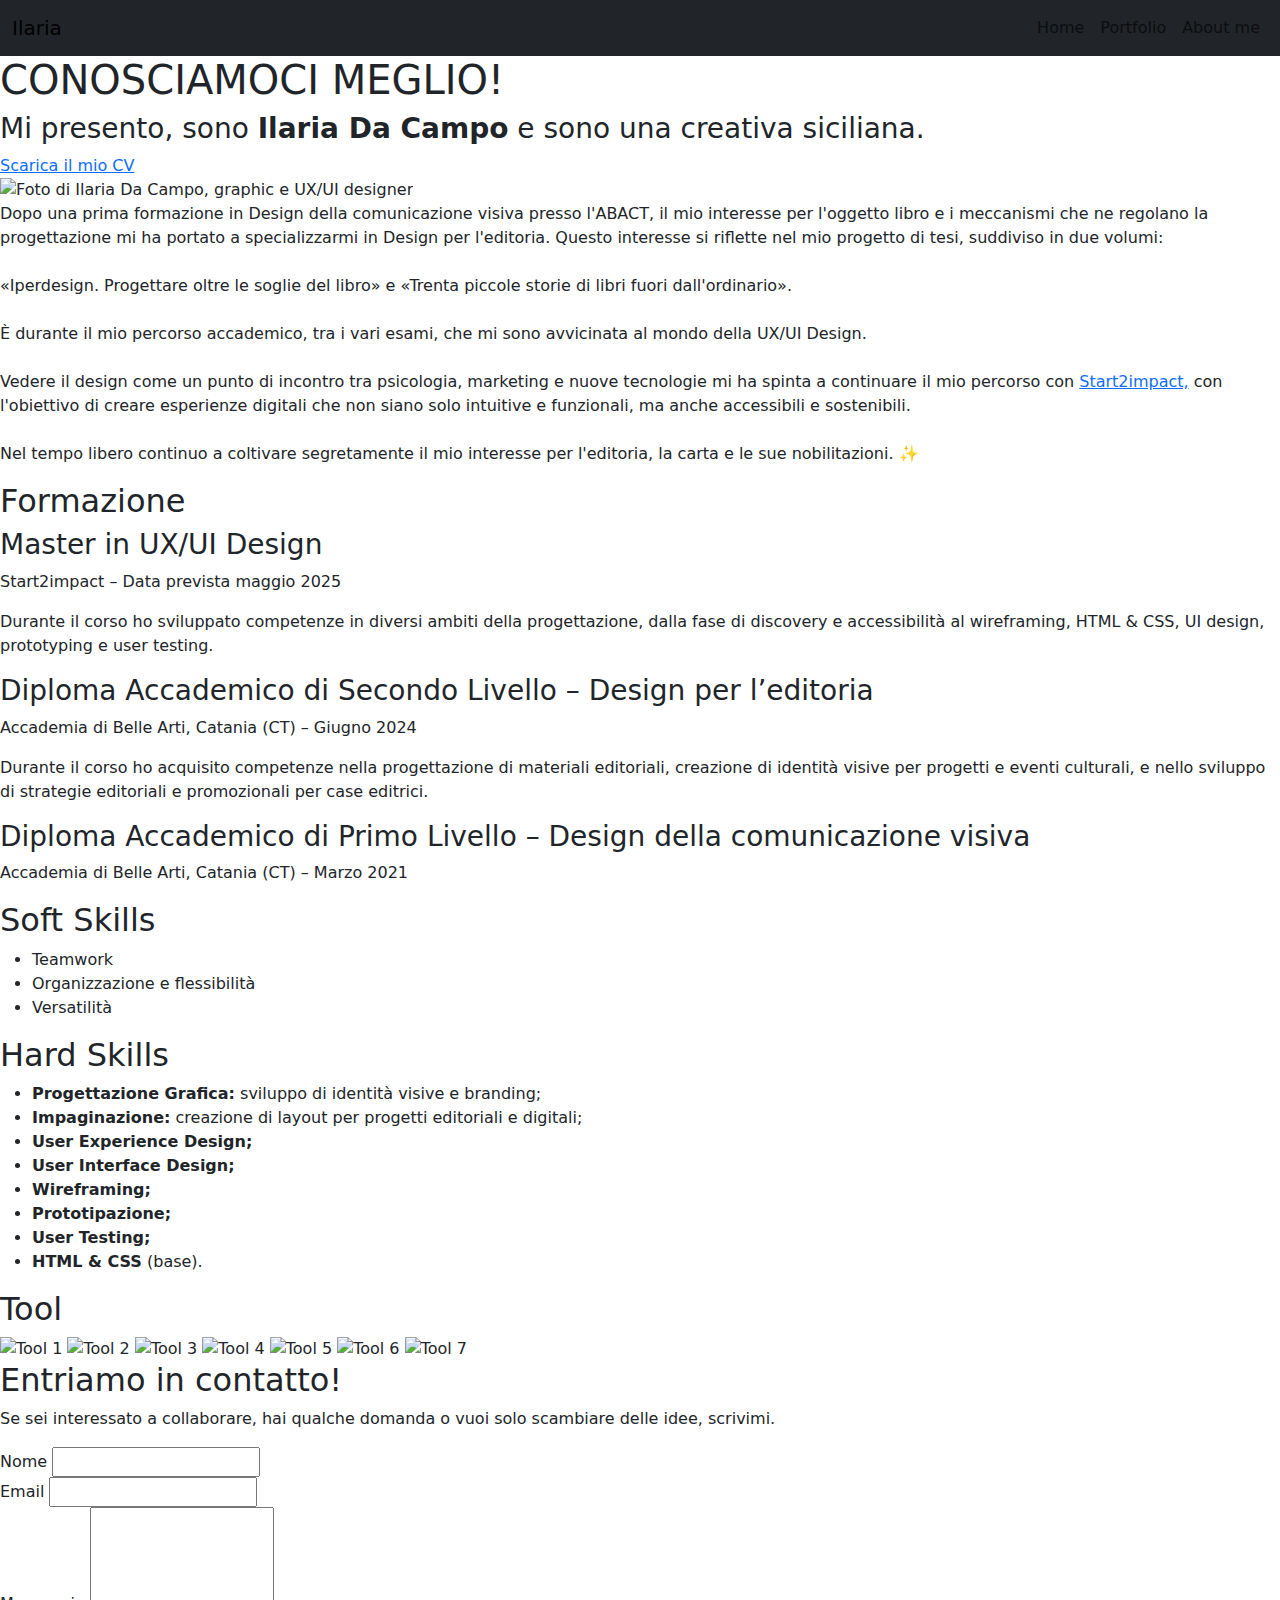
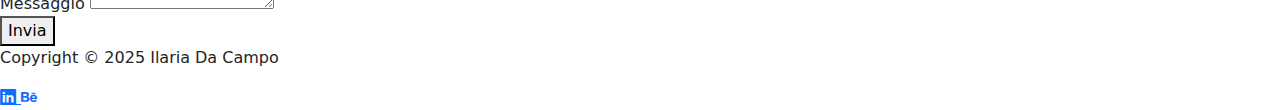
==== about-me.html @ bcf1e33a "Aggiungi stile e contenuto al portfolio" ====
<!DOCTYPE html>
<html lang="it">
<head>  
    <meta charset="UTF-8">
    <meta name="viewport" content="width=device-width, initial-scale=1.0">

    <title>Ilaria Da Campo - About me</title>

  

    <!-- Tags SEO -->
    <meta name="description" content="Ciao sono Ilaria, e questo è il mio portfolio di Graphic & UX/UI Design"/>
    <link rel="canonical" href="https://ilariadacampo.github.io/portfolio/"/>

      <!-- Open graph-->
      <meta property="og:type" content="website"/>
      <meta property="og:title" content="Ilaria Da Campo – portfolio"/>
      <meta property="og:description" content="Ciao sono Ilaria, e questo è il mio portfolio di Graphic & UX/UI Design"/>
      <meta property="og:url" content="https://ilariadacampo.github.io/Portfolio/"/>
    
    <!-- Bootstrap CSS -->
    <link href="https://cdn.jsdelivr.net/npm/bootstrap@5.3.3/dist/css/bootstrap.min.css" rel="stylesheet" integrity="sha384-QWTKZyjpPEjISv5WaRU9OFeRpok6YctnYmDr5pNlyT2bRjXh0JMhjY6hW+ALEwIH" crossorigin="anonymous">
    

    <!-- Collegamento fogli di stile -->
    <link rel="stylesheet" href="assets/css/general.css">
    <link rel="stylesheet" href="assets/css/about-me.css">
    <link rel="stylesheet" href="assets/css/mediaqueries.css">

     <!-- Favicon -->
        <link rel="icon" type="image/png" href="assets/media/logo.png">

    <!-- Icon -->
    <link rel="stylesheet" href="https://cdn.jsdelivr.net/npm/bootstrap-icons@1.11.3/font/bootstrap-icons.min.css">
  

    </head>
    <body>
      <nav class="navbar navbar-expand-lg bg-dark text-light sticky-top">
        <div class="container-fluid">
          <!-- Nome a sinistra -->
          <a class="navbar-brand">Ilaria</a>
      
          <!-- Bottone hamburger (mostrato solo su mobile) -->
          <button class="custom-navbar-toggler d-lg-none" type="button" aria-label="Toggle navigation">
            <i class="bi bi-list"></i> <!-- Icona hamburger -->
            <i class="bi bi-x d-none"></i> <!-- Icona "X" nascosta -->
          </button>
      
          <!-- Menu di navigazione -->
          <div class="collapse navbar-collapse justify-content-end" id="navbarNav">
            <ul class="navbar-nav">
              <li class="nav-item"><a class="nav-link" href="index.html">Home</a></li>
              <li class="nav-item"><a class="nav-link" href="portfolio.html">Portfolio</a></li>
              <li class="nav-item"><a class="nav-link" href="about-me.html">About me</a></li>
            </ul>
          </div>
        </div>
      </nav>
      

      <section class="header-about">
        <div class="header-content-about">
          <h1 class="heading-h1">CONOSCIAMOCI MEGLIO!</h1>
          <h3 class="h3">Mi presento, sono <b>Ilaria Da Campo</b> e sono una creativa siciliana.</h3>
          <a href="assets/pdf/Ilaria_DaCampo_CV.pdf" class="button left-aligned-about" target="_blank">Scarica il mio CV</a>
        </div>
    </section>

  <!-- Sezione Informazioni -->
  <section class="information-about-me">
    <div class="information-grid">
        <div class="image-container-about-me">
            <img src="assets/media/fotoprofilo.jpg" alt="Foto di Ilaria Da Campo, graphic e UX/UI designer">
        </div>
        <div class="text-container">
            <p class="body-large">
                Dopo una prima formazione in <span class="highlight">Design della comunicazione visiva </span> presso l'ABACT, il mio interesse per l'oggetto libro e i meccanismi che ne regolano la progettazione mi ha portato a specializzarmi in <span class="highlight">Design per l'editoria</span>. Questo interesse si riflette nel mio progetto di tesi, suddiviso in due volumi: <br><br><span class="highlight">«Iperdesign. Progettare oltre le soglie del libro»</span> e <span class="highlight">«Trenta piccole storie di libri fuori dall'ordinario»</span>.<br>
                <br>È durante il mio percorso accademico, tra i vari esami, che mi sono avvicinata al mondo della <span class="highlight">UX/UI Design</span>.<br><br>
                Vedere il design come un punto di incontro tra psicologia, marketing e nuove tecnologie mi ha spinta a continuare il mio percorso con <a class="custom-link" target="_blank" href="https://www.start2impact.it/">Start2impact,</a> con l'obiettivo di creare esperienze digitali che non siano solo intuitive e funzionali, ma anche accessibili e sostenibili.<br> <br>
                Nel tempo libero continuo a coltivare segretamente il mio interesse per l'editoria, la carta e le sue nobilitazioni. ✨
            </p>
        </div>
    </div>
</section>

<section class="education-and-skills">
  <!-- Colonna Formazione -->
  <div class="education-column">
      <h2 class="large">Formazione</h2>
      
      <h3 class="body-1">Master in UX/UI Design</h3>
      <p class="body-2">Start2impact – Data prevista maggio 2025</p>
      <p class="body">Durante il corso ho sviluppato competenze in diversi ambiti della progettazione, dalla fase di discovery e accessibilità al wireframing, HTML & CSS, UI design, prototyping e user testing.</p>

      <h3 class="body-1">Diploma Accademico di Secondo Livello – Design per l’editoria</h3>
      <p class="body-2">Accademia di Belle Arti, Catania (CT) – Giugno 2024</p>
      <p class="body">Durante il corso ho acquisito competenze nella progettazione di materiali editoriali, creazione di identità visive per progetti e eventi culturali, e nello sviluppo di strategie editoriali e promozionali per case editrici.</p>

      <h3 class="body-1">Diploma Accademico di Primo Livello – Design della comunicazione visiva</h3>
      <p class="body-2">Accademia di Belle Arti, Catania (CT) – Marzo 2021</p>
  </div>

  <!-- Colonna Skills -->
  <div class="skills-column">
      <!-- Soft Skills -->
      <div class="soft-skills">
          <h2 class="large">Soft Skills</h2>
          <ul class="skills-list">
              <li>Teamwork</li>
              <li>Organizzazione e flessibilità</li>
              <li>Versatilità</li>
          </ul>
      </div>

      <!-- Hard Skills -->
      <div class="hard-skills">
          <h2 class="large">Hard Skills</h2>
          <ul class="skills-list">
              <li><b>Progettazione Grafica:</b> sviluppo di identità visive e branding;</li>
              <li><b>Impaginazione:</b> creazione di layout per progetti editoriali e digitali;</li>
              <li><b>User Experience Design;</b></li>
              <li><b> User Interface Design;</b></li>
              <li><b>Wireframing;</b></li>
              <li><b>Prototipazione;</b></li>
              <li><b>User Testing;</b></li>
              <li><b>HTML & CSS</b> (base).</li>   
          </ul>
      </div>
  </div>
</section>


<!-- Sezione Tool Utilizzati -->
<section class="tool-section">
    <h2 class="large">Tool</h2>
  <div class="tool-icons">
      <img src="assets/media/photoshop.png" alt="Tool 1" class="tool-icon">
      <img src="assets/media/illustrator.png" alt="Tool 2" class="tool-icon">
      <img src="assets/media/indesign.png" alt="Tool 3" class="tool-icon">
      <img src="assets/media/figma.png" alt="Tool 4" class="tool-icon">
      <img src="assets/media/Visual_Studio_Code.png" alt="Tool 5" class="tool-icon">
      <img src="assets/media/html.png" alt="Tool 6" class="tool-icon">
      <img src="assets/media/css.png" alt="Tool 7" class="tool-icon">

     
  </div>
</section>

<section class="contact">
  <form action="https://formsubmit.co/ilariadacampo73@gmail.com" method="POST" class="contact-form">
    <input type="hidden" name="_captcha" value="false">
      <h2>Entriamo in contatto!</h2>
      <p class="sub-title"> Se sei interessato a collaborare, hai qualche domanda o vuoi solo scambiare delle idee, scrivimi.</p>
          <div class="form-group">
              <label for="name">Nome</label>
              <input type="text" id="name" name="name" required>
          </div>

          <div class="form-group">
              <label for="email">Email</label>
              <input type="email" id="email" name="email" required>
          </div>

          <div class="form-group">
              <label for="message">Messaggio</label>
              <textarea id="message" name="message" rows="4" required></textarea>
          </div>

          <button type="submit" class="button button-full" aria-label="Invia il messaggio">Invia</button>
  </form>
</section>


       <!-- Footer -->
       <footer class="footer">
        <div class="footer-text">
          <p>Copyright &copy; 2025 Ilaria Da Campo</p>
        </div>
        <div class="footer-icons">
          <a href="https://www.linkedin.com/in/ilariadacampo/" target="_blank" aria-label="Linkedin">
            <i class="bi bi-linkedin"></i> <!--Icona di Linkedin-->
          </a>        
          <a href="https://www.behance.net/ilariadacampo" target="_blank" aria-label="Behance">
            <i class="bi bi-behance"></i> <!--Icona di Behance-->
          </a>
        </div>
      </footer>

      <script src="https://cdn.jsdelivr.net/npm/bootstrap@5.3.3/dist/js/bootstrap.bundle.min.js"></script>
      <script src="assets/javascript/script.js"></script>
    </body>
</html>
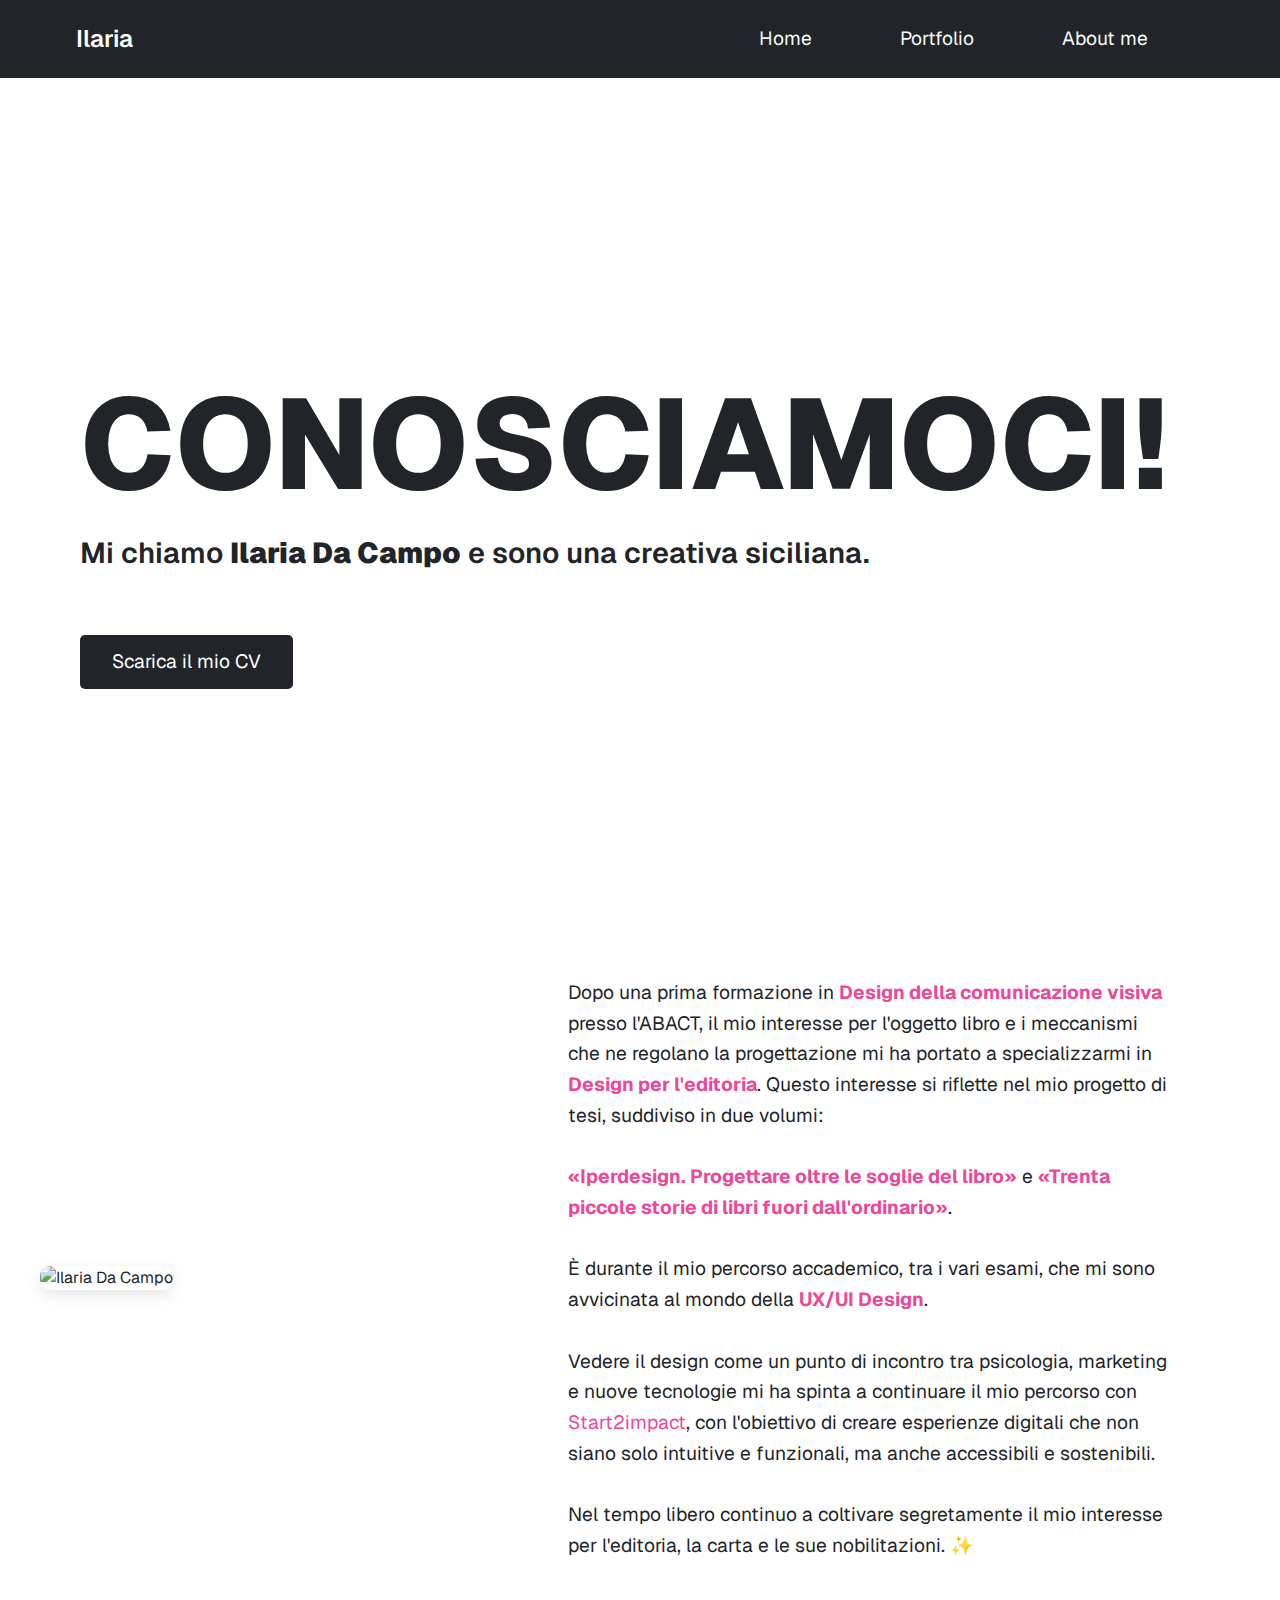
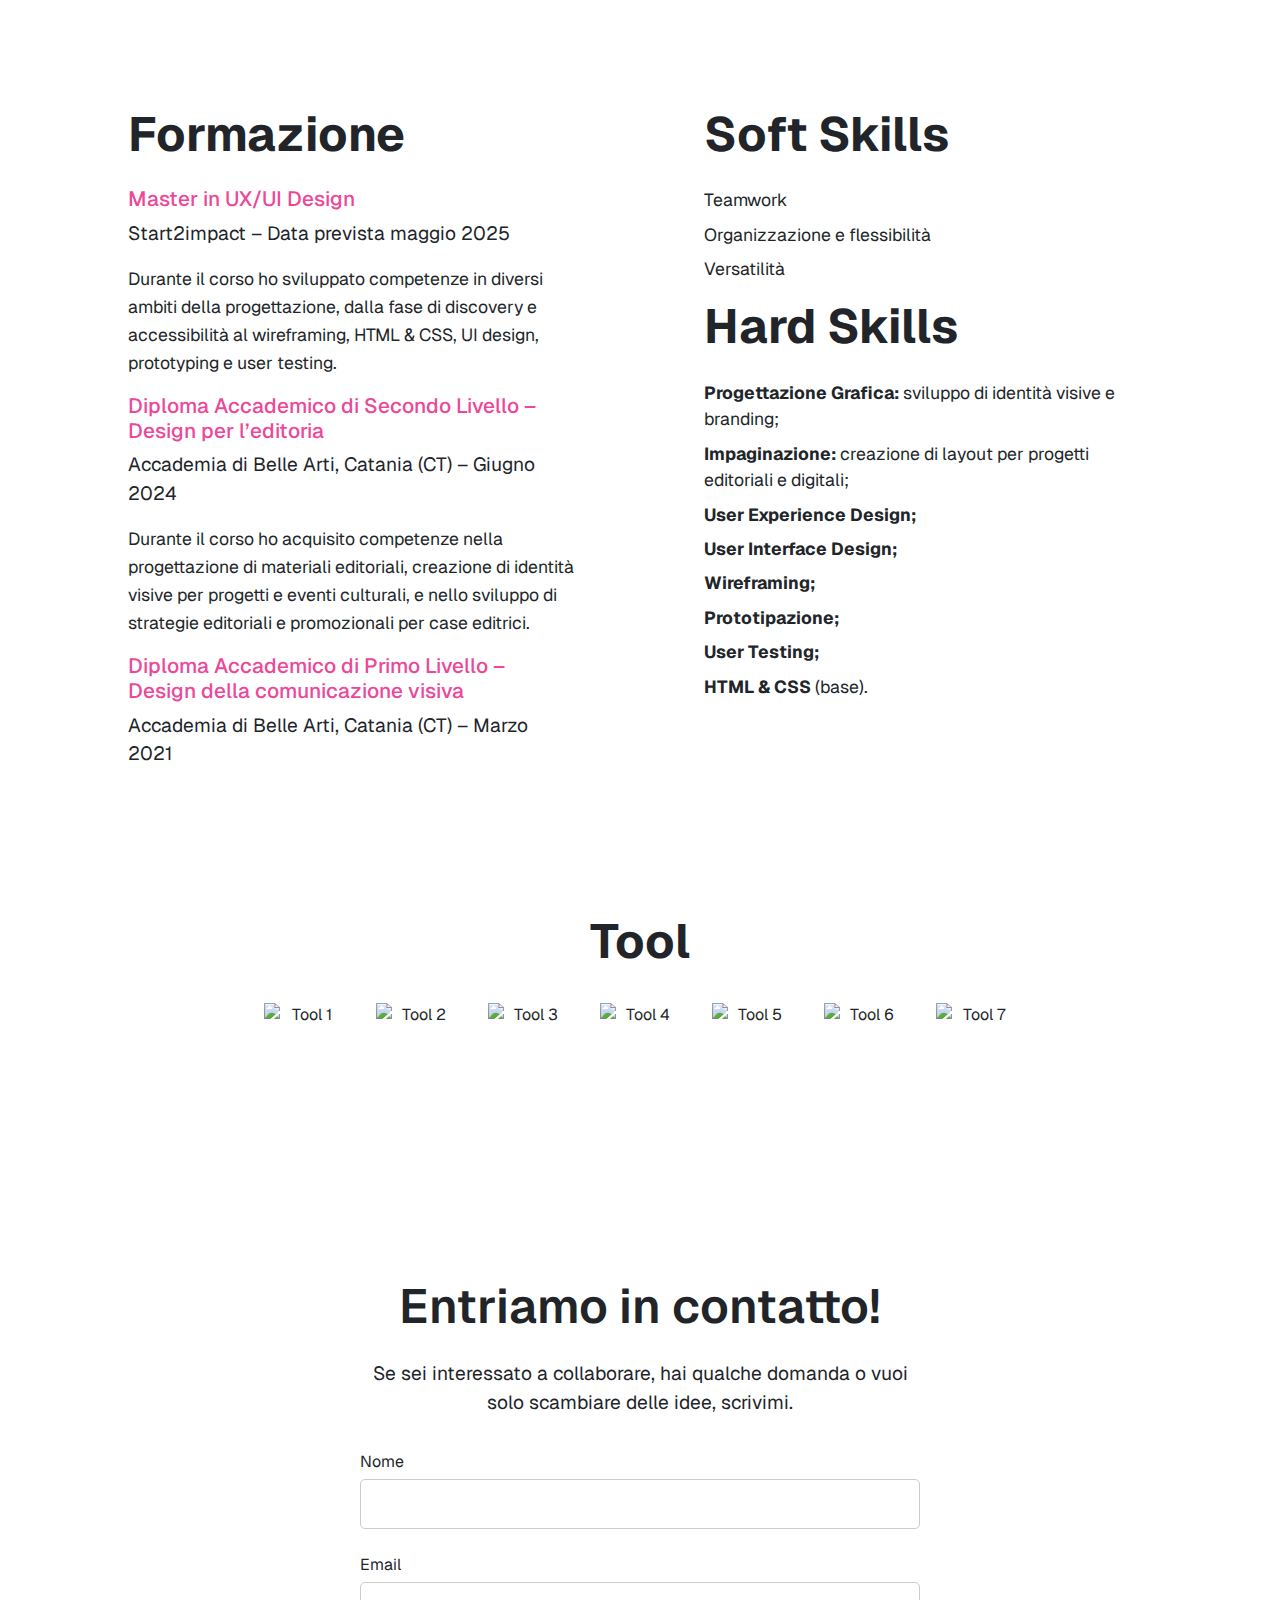
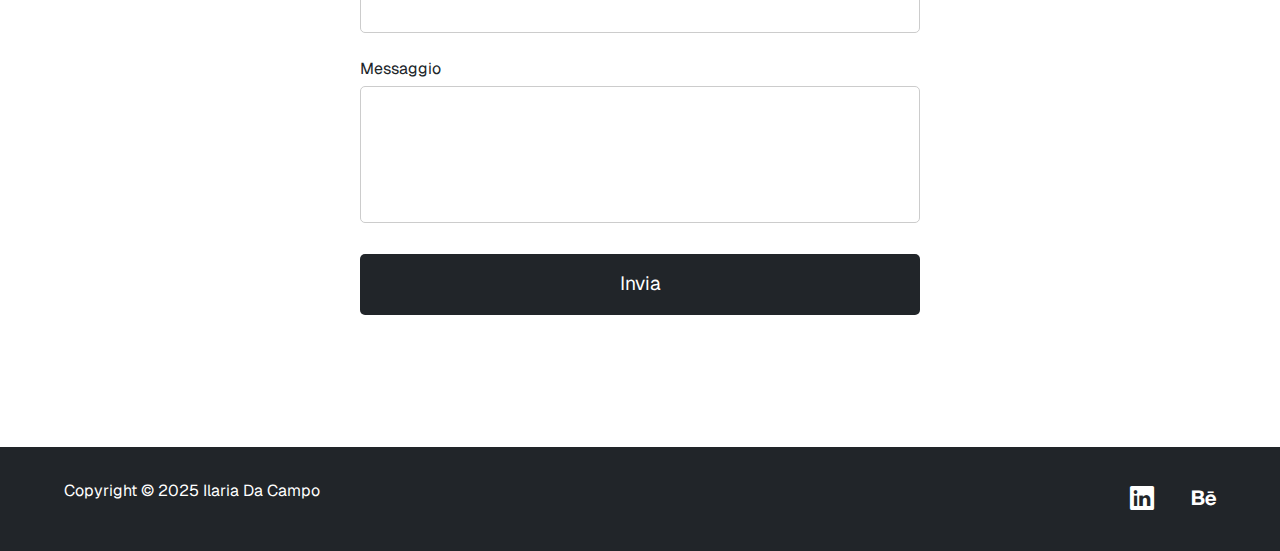
==== commit 7b21f174: "Aggiornamenti CSS per la sezione About-me e dispositivi mobili" ====
--- a/about-me.html
+++ b/about-me.html
@@ -4,7 +4,7 @@
     <meta charset="UTF-8">
     <meta name="viewport" content="width=device-width, initial-scale=1.0">
 
-    <title>Ilaria Da Campo - About me</title>
+    <title>Ilaria Da Campo - Homepage</title>
 
   
 
@@ -16,15 +16,15 @@
       <meta property="og:type" content="website"/>
       <meta property="og:title" content="Ilaria Da Campo – portfolio"/>
       <meta property="og:description" content="Ciao sono Ilaria, e questo è il mio portfolio di Graphic & UX/UI Design"/>
-      <meta property="og:url" content="https://ilariadacampo.github.io/Portfolio/"/>
+      <meta property="og:url" content=" https://ilariadacampo.github.io/Portfolio/"/>
     
     <!-- Bootstrap CSS -->
     <link href="https://cdn.jsdelivr.net/npm/bootstrap@5.3.3/dist/css/bootstrap.min.css" rel="stylesheet" integrity="sha384-QWTKZyjpPEjISv5WaRU9OFeRpok6YctnYmDr5pNlyT2bRjXh0JMhjY6hW+ALEwIH" crossorigin="anonymous">
     
 
     <!-- Collegamento fogli di stile -->
+    <link rel="stylesheet" href="assets/css/about-me.css">
     <link rel="stylesheet" href="assets/css/general.css">
-    <link rel="stylesheet" href="assets/css/about-me.css">
     <link rel="stylesheet" href="assets/css/mediaqueries.css">
 
      <!-- Favicon -->
@@ -43,8 +43,8 @@
       
           <!-- Bottone hamburger (mostrato solo su mobile) -->
           <button class="custom-navbar-toggler d-lg-none" type="button" aria-label="Toggle navigation">
-            <i class="bi bi-list"></i> <!-- Icona hamburger -->
-            <i class="bi bi-x d-none"></i> <!-- Icona "X" nascosta -->
+            <i class="bi bi-list"></i>
+            <i class="bi bi-x d-none"></i> 
           </button>
       
           <!-- Menu di navigazione -->
@@ -57,27 +57,35 @@
           </div>
         </div>
       </nav>
-      
-
-      <section class="header-about">
-        <div class="header-content-about">
-          <h1 class="heading-h1">CONOSCIAMOCI MEGLIO!</h1>
-          <h3 class="h3">Mi presento, sono <b>Ilaria Da Campo</b> e sono una creativa siciliana.</h3>
-          <a href="assets/pdf/Ilaria_DaCampo_CV.pdf" class="button left-aligned-about" target="_blank">Scarica il mio CV</a>
-        </div>
-    </section>
-
-  <!-- Sezione Informazioni -->
-  <section class="information-about-me">
-    <div class="information-grid">
-        <div class="image-container-about-me">
-            <img src="assets/media/fotoprofilo.jpg" alt="Foto di Ilaria Da Campo, graphic e UX/UI designer">
-        </div>
-        <div class="text-container">
-            <p class="body-large">
-                Dopo una prima formazione in <span class="highlight">Design della comunicazione visiva </span> presso l'ABACT, il mio interesse per l'oggetto libro e i meccanismi che ne regolano la progettazione mi ha portato a specializzarmi in <span class="highlight">Design per l'editoria</span>. Questo interesse si riflette nel mio progetto di tesi, suddiviso in due volumi: <br><br><span class="highlight">«Iperdesign. Progettare oltre le soglie del libro»</span> e <span class="highlight">«Trenta piccole storie di libri fuori dall'ordinario»</span>.<br>
-                <br>È durante il mio percorso accademico, tra i vari esami, che mi sono avvicinata al mondo della <span class="highlight">UX/UI Design</span>.<br><br>
-                Vedere il design come un punto di incontro tra psicologia, marketing e nuove tecnologie mi ha spinta a continuare il mio percorso con <a class="custom-link" target="_blank" href="https://www.start2impact.it/">Start2impact,</a> con l'obiettivo di creare esperienze digitali che non siano solo intuitive e funzionali, ma anche accessibili e sostenibili.<br> <br>
+
+      <section class="hero-section">
+        <div class="hero-content">
+          <h1 class="hero-title">CONOSCIAMOCI!</h1>
+          <h3 class="hero-subtitle">Mi chiamo <strong>Ilaria Da Campo</strong> e sono una creativa siciliana.</h3>
+          <a href="assets/media/CV_IlariaDaCampo.pdf" class="hero-button">Scarica il mio CV</a>
+        </div>
+      </section>
+
+      <!-- Sezione About Me -->
+<section class="about-section">
+    <div class="about-container">
+        <!-- Immagine a sinistra -->
+        <div class="about-image">
+            <img src="assets/media/fotoprofilo.jpg" alt="Ilaria Da Campo">
+        </div>
+
+        <!-- Testo a destra -->
+        <div class="about-text">
+            <p>
+                Dopo una prima formazione in <span class="highlight">Design della comunicazione visiva</span> presso l'ABACT, il mio interesse per l'oggetto libro e i meccanismi che ne regolano la progettazione mi ha portato a specializzarmi in <span class="highlight">Design per l'editoria</span>. 
+                Questo interesse si riflette nel mio progetto di tesi, suddiviso in due volumi: <br><br>
+                <span class="highlight">«Iperdesign. Progettare oltre le soglie del libro»</span> e <span class="highlight">«Trenta piccole storie di libri fuori dall'ordinario»</span>.<br><br>
+                
+                È durante il mio percorso accademico, tra i vari esami, che mi sono avvicinata al mondo della <span class="highlight">UX/UI Design</span>.<br><br>
+
+                Vedere il design come un punto di incontro tra psicologia, marketing e nuove tecnologie mi ha spinta a continuare il mio percorso con 
+                <a class="custom-link" target="_blank" href="https://www.start2impact.it/">Start2impact</a>, con l'obiettivo di creare esperienze digitali che non siano solo intuitive e funzionali, ma anche accessibili e sostenibili.<br><br>
+
                 Nel tempo libero continuo a coltivare segretamente il mio interesse per l'editoria, la carta e le sue nobilitazioni. ✨
             </p>
         </div>
@@ -85,53 +93,52 @@
 </section>
 
 <section class="education-and-skills">
-  <!-- Colonna Formazione -->
-  <div class="education-column">
-      <h2 class="large">Formazione</h2>
-      
-      <h3 class="body-1">Master in UX/UI Design</h3>
-      <p class="body-2">Start2impact – Data prevista maggio 2025</p>
-      <p class="body">Durante il corso ho sviluppato competenze in diversi ambiti della progettazione, dalla fase di discovery e accessibilità al wireframing, HTML & CSS, UI design, prototyping e user testing.</p>
-
-      <h3 class="body-1">Diploma Accademico di Secondo Livello – Design per l’editoria</h3>
-      <p class="body-2">Accademia di Belle Arti, Catania (CT) – Giugno 2024</p>
-      <p class="body">Durante il corso ho acquisito competenze nella progettazione di materiali editoriali, creazione di identità visive per progetti e eventi culturali, e nello sviluppo di strategie editoriali e promozionali per case editrici.</p>
-
-      <h3 class="body-1">Diploma Accademico di Primo Livello – Design della comunicazione visiva</h3>
-      <p class="body-2">Accademia di Belle Arti, Catania (CT) – Marzo 2021</p>
-  </div>
-
-  <!-- Colonna Skills -->
-  <div class="skills-column">
-      <!-- Soft Skills -->
-      <div class="soft-skills">
-          <h2 class="large">Soft Skills</h2>
-          <ul class="skills-list">
-              <li>Teamwork</li>
-              <li>Organizzazione e flessibilità</li>
-              <li>Versatilità</li>
-          </ul>
-      </div>
-
-      <!-- Hard Skills -->
-      <div class="hard-skills">
-          <h2 class="large">Hard Skills</h2>
-          <ul class="skills-list">
-              <li><b>Progettazione Grafica:</b> sviluppo di identità visive e branding;</li>
-              <li><b>Impaginazione:</b> creazione di layout per progetti editoriali e digitali;</li>
-              <li><b>User Experience Design;</b></li>
-              <li><b> User Interface Design;</b></li>
-              <li><b>Wireframing;</b></li>
-              <li><b>Prototipazione;</b></li>
-              <li><b>User Testing;</b></li>
-              <li><b>HTML & CSS</b> (base).</li>   
-          </ul>
-      </div>
-  </div>
-</section>
-
-
-<!-- Sezione Tool Utilizzati -->
+    <!-- Colonna Formazione -->
+    <div class="education-column">
+        <h2 class="large">Formazione</h2>
+        
+        <h3 class="body-1">Master in UX/UI Design</h3>
+        <p class="body-2">Start2impact – Data prevista maggio 2025</p>
+        <p class="body">Durante il corso ho sviluppato competenze in diversi ambiti della progettazione, dalla fase di discovery e accessibilità al wireframing, HTML & CSS, UI design, prototyping e user testing.</p>
+  
+        <h3 class="body-1">Diploma Accademico di Secondo Livello – Design per l’editoria</h3>
+        <p class="body-2">Accademia di Belle Arti, Catania (CT) – Giugno 2024</p>
+        <p class="body">Durante il corso ho acquisito competenze nella progettazione di materiali editoriali, creazione di identità visive per progetti e eventi culturali, e nello sviluppo di strategie editoriali e promozionali per case editrici.</p>
+  
+        <h3 class="body-1">Diploma Accademico di Primo Livello – Design della comunicazione visiva</h3>
+        <p class="body-2">Accademia di Belle Arti, Catania (CT) – Marzo 2021</p>
+    </div>
+  
+    <!-- Colonna Skills -->
+    <div class="skills-column">
+        <!-- Soft Skills -->
+        <div class="soft-skills">
+            <h2 class="large">Soft Skills</h2>
+            <ul class="skills-list">
+                <li>Teamwork</li>
+                <li>Organizzazione e flessibilità</li>
+                <li>Versatilità</li>
+            </ul>
+        </div>
+  
+        <!-- Hard Skills -->
+        <div class="hard-skills">
+            <h2 class="large">Hard Skills</h2>
+            <ul class="skills-list">
+                <li><b>Progettazione Grafica:</b> sviluppo di identità visive e branding;</li>
+                <li><b>Impaginazione:</b> creazione di layout per progetti editoriali e digitali;</li>
+                <li><b>User Experience Design;</b></li>
+                <li><b> User Interface Design;</b></li>
+                <li><b>Wireframing;</b></li>
+                <li><b>Prototipazione;</b></li>
+                <li><b>User Testing;</b></li>
+                <li><b>HTML & CSS</b> (base).</li>   
+            </ul>
+        </div>
+    </div>
+  </section>
+  
+  <!-- Sezione Tool Utilizzati -->
 <section class="tool-section">
     <h2 class="large">Tool</h2>
   <div class="tool-icons">
@@ -146,48 +153,48 @@
      
   </div>
 </section>
-
+  
 <section class="contact">
-  <form action="https://formsubmit.co/ilariadacampo73@gmail.com" method="POST" class="contact-form">
-    <input type="hidden" name="_captcha" value="false">
-      <h2>Entriamo in contatto!</h2>
-      <p class="sub-title"> Se sei interessato a collaborare, hai qualche domanda o vuoi solo scambiare delle idee, scrivimi.</p>
-          <div class="form-group">
-              <label for="name">Nome</label>
-              <input type="text" id="name" name="name" required>
-          </div>
-
-          <div class="form-group">
-              <label for="email">Email</label>
-              <input type="email" id="email" name="email" required>
-          </div>
-
-          <div class="form-group">
-              <label for="message">Messaggio</label>
-              <textarea id="message" name="message" rows="4" required></textarea>
-          </div>
-
-          <button type="submit" class="button button-full" aria-label="Invia il messaggio">Invia</button>
-  </form>
-</section>
-
-
-       <!-- Footer -->
-       <footer class="footer">
-        <div class="footer-text">
-          <p>Copyright &copy; 2025 Ilaria Da Campo</p>
-        </div>
-        <div class="footer-icons">
-          <a href="https://www.linkedin.com/in/ilariadacampo/" target="_blank" aria-label="Linkedin">
-            <i class="bi bi-linkedin"></i> <!--Icona di Linkedin-->
-          </a>        
-          <a href="https://www.behance.net/ilariadacampo" target="_blank" aria-label="Behance">
-            <i class="bi bi-behance"></i> <!--Icona di Behance-->
-          </a>
-        </div>
-      </footer>
+    <form action="https://formsubmit.co/ilariadacampo73@gmail.com" method="POST" class="contact-form">
+      <input type="hidden" name="_captcha" value="false">
+        <h2>Entriamo in contatto!</h2>
+        <p class="sub-title"> Se sei interessato a collaborare, hai qualche domanda o vuoi solo scambiare delle idee, scrivimi.</p>
+            <div class="form-group">
+                <label for="name">Nome</label>
+                <input type="text" id="name" name="name" required>
+            </div>
+  
+            <div class="form-group">
+                <label for="email">Email</label>
+                <input type="email" id="email" name="email" required>
+            </div>
+  
+            <div class="form-group">
+                <label for="message">Messaggio</label>
+                <textarea id="message" name="message" rows="4" required></textarea>
+            </div>
+  
+            <button type="submit" class="button button-full" aria-label="Invia il messaggio">Invia</button>
+    </form>
+  </section>
+
+  <!-- Footer -->
+  <footer class="footer">
+    <div class="footer-text">
+      <p>Copyright &copy; 2025 Ilaria Da Campo</p>
+    </div>
+    <div class="footer-icons">
+      <a href="https://www.linkedin.com/in/ilariadacampo/" target="_blank" aria-label="Vai al profilo Linkedin di Ilaria Da Campo">
+        <i class="bi bi-linkedin"></i> <!--Icona di Linkedin-->
+      </a>        
+      <a href="https://www.behance.net/ilariadacampo" target="_blank" aria-label="Vai al profilo Behance di Ilaria Da Campo">
+        <i class="bi bi-behance"></i> <!--Icona di Behance-->
+      </a>
+    </div>
+  </footer>
+
 
       <script src="https://cdn.jsdelivr.net/npm/bootstrap@5.3.3/dist/js/bootstrap.bundle.min.js"></script>
       <script src="assets/javascript/script.js"></script>
     </body>
-</html>+</html>
--- a/assets/css/about-me.css
+++ b/assets/css/about-me.css
@@ -0,0 +1,168 @@
+
+/* Hero Section */
+.hero-section {
+    position: relative;
+    width: 100%;
+    height: 100vh;
+    background-image: url('../media/web.svg'); /* Sostituisci con l'immagine corretta */
+    background-size: cover;
+    background-position: center;
+    display: flex;
+    align-items: center;
+    justify-content: left;
+    padding-left: 5rem;
+}
+
+
+.hero-title {
+    font-size: 8rem;
+    font-weight: 800;
+    margin-bottom: 1rem;
+}
+
+.hero-subtitle {
+    font-size: 1.8rem;
+    font-weight: 600;
+    margin-bottom: 4rem;
+}
+
+.hero-button {
+    display: inline-block;
+    padding: 0.8rem 2rem;
+    background-color: var(--bg-b-color);
+    color: var(--bg-w-color);
+    font-size: 1.2rem;
+    border-radius: 5px;
+    text-decoration: none;
+    transition: background 0.3s ease;
+}
+
+.hero-button:hover {
+    background-color: var(--second-color);
+
+}
+
+/* Sezione About */
+.about-section {
+    display: flex;
+    justify-content: center;
+    align-items: center;
+}
+
+.about-container {
+    display: flex;
+    flex-wrap: wrap;
+    align-items: center;
+    max-width: 1200px;
+    gap: 3rem;
+}
+
+/* Stile dell'immagine */
+.about-image {
+    flex: 1;
+    max-width: 40%;
+}
+
+.about-image img {
+    width: 100%;
+    border-radius: 10px;
+    box-shadow: 0px 5px 15px rgba(0, 0, 0, 0.1);
+}
+
+/* Stile del testo */
+.about-text {
+    flex: 1;
+    max-width: 50%;
+    font-size: 1.2rem;
+    line-height: 1.6;
+}
+
+.highlight {
+    color: var(--color-accent);
+    font-weight: bold;
+}
+
+/* Stile del link */
+.custom-link {
+    color: var(--color-accent);
+    text-decoration: none;
+}
+
+.custom-link:hover {
+    text-decoration: underline;
+}
+
+.education-and-skills {
+    display: flex;
+    justify-content: space-between;
+    padding: 4rem 10%;
+    margin-top: 4rem;
+    gap: 8rem;
+
+}
+
+/* Colonne */
+.education-column, .skills-column {
+    width: 48%;
+}
+
+/* Titoli e testi */
+.large {
+    margin-bottom: 1.5rem;
+    font-size: 3rem;
+    font-weight: 700;
+}
+
+.body-1 {
+    color: var(--color-accent);
+    font-size: 1.3rem;
+    font-weight: 500;
+    margin-top: 1rem;
+}
+
+.body-2 {
+    font-size: 1.2rem;
+}
+
+.body {
+    font-size: 1.1rem;
+    line-height: 1.6;
+}
+
+/* Liste skills */
+.skills-list {
+    list-style: none;
+    padding-left: 0;
+}
+
+.skills-list li {
+    font-size: 1.1rem;
+    margin-bottom: 0.5rem;
+
+}
+
+
+/* Sezione Tool */
+.tool-section {
+    text-align: center;
+    padding: 4rem 10%;
+}
+
+.tool-icons {
+    display: flex;
+    justify-content: center;
+    flex-wrap: nowrap;
+    gap: 2rem; /* Aumentato lo spazio tra le icone */
+    margin-top: 2rem;
+}
+
+.tool-icon {
+    width: 80px; /* Dimensione icone */
+    height: 80px; /* Imposta un'altezza fissa */
+    object-fit: contain; /* Mantiene le proporzioni delle icone */
+    transition: transform 0.3s ease-in-out;
+}
+
+.tool-icon:hover {
+    transform: scale(1.1); /* Effetto hover */
+}
--- a/assets/css/general.css
+++ b/assets/css/general.css
@@ -0,0 +1,236 @@
+@import url('https://fonts.googleapis.com/css2?family=Geist:wght@100..900&display=swap');
+
+:root {
+    --color-accent: #ec4899; 
+    --second-color:#f472b6; 
+    --bg-w-color: #ffffff;
+    --bg-b-color: #212529; 
+    --color-active:#db2777; 
+
+}
+
+* {
+    margin: 0;
+    padding: 0;
+    box-sizing: border-box;
+    text-decoration: none;
+    outline: none;
+    scroll-behavior: smooth;
+    font-family: 'Geist', sans-serif;
+}
+
+html {
+    font-size: 16px;
+    overflow-x: hidden;
+}
+
+body {
+  background: var(--bg-w-color);
+  color: var(--bg-b-color);
+}
+
+/* Navigation Bar */
+
+.navbar-container {
+    width: 100%;
+}
+
+.navbar {
+    padding: 1rem 5%;
+    width: 100%;
+}
+
+.navbar-brand {
+    font-size: 1.5rem;
+    font-weight: 600;
+    color: var(--bg-w-color);
+}
+
+
+.navbar-nav {
+    display: flex;                
+    justify-content: space-between;
+    align-items: center;           /* Centra verticalmente gli elementi */
+    gap: 1.5rem;
+}
+
+.navbar-nav .nav-item {
+    margin-right: 3rem;           /* Aggiungi spazio tra gli elementi del menu */
+}
+
+
+.navbar-nav .nav-link {
+    font-size: 1.2rem;
+    color: var(--text-color);
+    transition: color 0.3s ease-in-out;
+}
+
+/* Aggiungi l'effetto hover e active */
+.navbar-nav .nav-link:hover {
+    color: var(--second-color); /* Colore al passaggio del mouse */
+}
+
+.navbar-nav .nav-link.active {
+  color: var(--color-active); /* Colore al passaggio del mouse */
+}
+
+.custom-navbar-toggler {
+  background: none;
+  border: none;
+  font-size: 2rem;
+  cursor: pointer;
+  color: white; /* Cambia colore se necessario */
+}
+
+.custom-navbar-toggler i {
+  transition: opacity 0.3s;
+}
+
+.custom-navbar-toggler .bi-x {
+  font-size: 2rem; /* Leggermente più grande per coerenza */
+}
+
+
+/* HEADER */
+
+
+ .heading-h2 { 
+    font-size: 3.2rem;
+    font-weight: 700;
+    text-align: center;
+    margin-bottom: 4rem;
+
+}
+
+/* Sezione contatti */
+.contact {
+    display: flex;
+    justify-content: center;
+    align-items: center;
+    min-height: 100vh; /* Occupa l'intera altezza della finestra */
+    background-image: url('../media/web_2.svg');
+    background-size: cover;
+    background-repeat: no-repeat;
+    background-position: center;
+    text-align: center;
+  }
+  
+  .contact h2 {
+    font-size: 3rem; /* Dimensione del font */
+    font-weight: 600; /* Spessore del font */
+    color: var(--text-color); /* Colore del testo */
+  }
+  
+  .sub-title {
+    font-size: 1.2rem; /* Dimensione del font */
+    color: var(--text-color); /* Colore del testo */
+    margin-top: 1rem; /* Distanza tra il titolo e il testo */
+    margin-bottom: 2rem;
+    font-weight: 400; /* Peso del font */
+    text-align: center; /* Centra il testo */
+  }
+  
+  .contact-form {
+    display: flex;
+    flex-direction: column;
+    width: 100%;
+    max-width: 600px;
+    padding: 20px;
+    border-radius: 10px;
+  }
+  
+  /* Contenitore degli input e del bottone */
+  .input-container {
+    display: flex;
+    flex-direction: column;
+    width: 100%; /* Assicura che il contenitore occupi tutta la larghezza */
+  }
+  
+  .contact-form label {
+    display: block; /* Rende l'etichetta un blocco e la sposta sopra l'input */
+    font-size: 1rem; /* Dimensione del font dell'etichetta */
+    margin-bottom: 5px; /* Distanza tra l'etichetta e l'input */
+    text-align: left; /* Allinea il testo a sinistra */
+    color: var(--text-color); /* Colore del testo per l'etichetta */
+  }
+  
+  .form-group input,
+  .form-group textarea {
+    width: 100%; /* Occupa tutta la larghezza del contenitore */
+    font-size: 1.2rem;
+    border: 1px solid #ccc;
+    border-radius: 5px;
+    padding: 10px;
+    margin-bottom: 1.5rem;
+    box-sizing: border-box; /* Includi padding e bordi nella larghezza */
+  }
+  
+  /* Disabilita il ridimensionamento per la textarea */
+  .form-group textarea {
+    resize: none; /* Disabilita il ridimensionamento */
+  }
+  
+
+
+/* Footer */
+
+.footer { 
+    width: 100%;
+    display: flex;
+    justify-content: space-between;
+    align-items: center;
+    padding: 2rem 5%;
+    background: var(--bg-b-color);
+}
+
+.footer-text {
+    font-size: 1rem;
+    color: var(--bg-w-color);
+}
+
+.footer-icons a {
+    font-size: 1.5rem;
+    color: var(--bg-w-color);
+    padding-left: 2rem;
+    text-decoration: none; /* Rimuove qualsiasi sottolineatura */
+  }
+
+  .footer-icons a:hover{
+     color: var(--second-color);
+  }
+  .footer-icons a:active{
+    color: var(--color-active);
+ }
+
+ /* Stile generico per tutti i bottoni */
+
+.button-container {
+  display: flex;
+  justify-content: center;
+  }
+
+  
+.button {
+  background-color: var(--bg-b-color);
+  color: var(--bg-w-color);
+  padding: 1rem;
+  border: none;
+  border-radius: 5px;
+  font-size: 1.2rem;
+  text-decoration: none; /* Rimuove la sottolineatura */
+  transition: background-color 0.5s ease
+}
+
+/* Variante per i bottoni a larghezza piena */
+.button-full {
+  width: 100%;
+}
+
+/* Effetto hover e active */
+.button:hover {
+  background-color: var(--second-color);
+}
+
+.button:active {
+  background-color: var(--color-active);
+}
--- a/assets/css/mediaqueries.css
+++ b/assets/css/mediaqueries.css
@@ -0,0 +1,260 @@
+/* Media Query per dispositivi con larghezza tra 768px e 1200px */
+@media (min-width: 768px) and (max-width: 1200px) {
+
+    .custom-navbar-toggler {
+        display: none; 
+    }
+
+  .header {
+      height: 500px;
+      background-size: cover;
+      background-position: center;
+  }
+
+  .header h1 {
+      font-size: 2.5rem;
+  }
+
+  .header .h3-slim {
+    font-weight: 600;
+    font-size: 1rem; 
+    margin-top: 1rem;
+    margin-bottom: 4rem;
+  }
+
+  .projects-container {
+      grid-template-columns: repeat(2, 1fr);
+  }
+
+  .contact-form {
+    display: flex;
+    flex-direction: column;
+    width: 100%;
+    max-width: 600px;
+    padding: 20px;
+    border-radius: 10px;
+}
+
+.contact h2 {
+    font-size: 2rem;
+    margin-top: 2rem; /* Aggiunto spazio sopra */
+}
+
+.sub-title {
+    font-size: 1rem;
+    margin-bottom: 2.5rem; /* Aggiunto più spazio sotto */
+}
+
+.contact-form {
+    padding: 15px;
+    margin-bottom: 3rem; /* Distanza extra dal fondo */
+}
+
+.button {
+    font-size: 1rem;
+    padding: 1rem;
+}
+
+.button-full {
+    width: 100%;
+}
+
+
+  .portfolio-container {
+    grid-template-columns: repeat(2, 1fr); /* Due colonne */
+    width: 90%;
+}
+
+.portfolio-box {
+    max-width: 400px;
+}
+
+.portfolio-box img {
+    width: 100%;
+    height: auto; /* Mantiene le proporzioni */
+    object-fit: cover;
+}
+
+}
+
+  
+/* Media Query per dispositivi mobili (max-width: 767px) */
+@media (max-width: 767px) {
+    .navbar-nav {
+        text-align: left;
+        margin-top: 20px;
+        display: block; /* Assicurati che il menu occupi tutta la larghezza */
+        width: 100%;
+        padding-left: 0;
+        padding-right: 0;
+    }
+  
+    .nav-item {
+        width: 100%;
+        margin-left: 3rem;
+    }
+
+    /*Sezione about*/
+
+    .hero-section {
+        height: auto;
+        padding: 4rem 1.5rem;
+        text-align: left;
+    }
+
+    .hero-title {
+        font-size: 2.5rem;
+    }
+
+    .hero-subtitle {
+        font-size: 1rem;
+    }
+
+    .hero-button {
+        font-size: 1rem;
+        padding: 0.6rem 1.2rem;
+    }
+
+  
+    .header {
+        height: 400px;
+        background-size: cover;
+        background-position: center;
+    }
+  
+    .header-content {
+        margin-left: 2rem;  /* Riduci il margine sinistro */
+        margin-right: 2rem; /* Aggiungi spazio a destra */
+    }
+  
+    .header h1 {
+        font-size: 2rem;
+    }
+  
+    .heading-h2 {
+        font-size: 2rem;
+    }
+  
+    .header .h3-slim {
+        font-size: 1.2rem;
+    }
+  
+    .projects {
+        margin-bottom: 4rem;
+    }
+  
+    .projects-container {
+        grid-template-columns: 1fr;
+        gap: 1.5rem;
+    }
+  
+    .projects-box {
+        max-width: 90%;
+    }
+  
+    .projects-box img {
+        width: 100%;
+        max-height: 250px;
+        object-fit: cover;
+    }
+  
+    .projects-layer h4 {
+        font-size: 1.2rem;
+    }
+  
+    .button {
+        font-size: 1rem;
+        padding: 0.8rem 1.5rem;
+    }
+  
+    .button-full {
+        width: 100%;
+        padding: 1rem 2rem;
+    }
+  
+    .contact h2 {
+        font-size: 2rem;
+        margin-top: 3rem; /* Più spazio sopra */
+        text-wrap: nowrap;
+    }
+  
+    .sub-title {
+        font-size: 1rem;
+        margin-bottom: 1.5rem; /* Più spazio sotto */
+    }
+  
+    .contact-form {
+        width: 90%;
+        padding: 10px;
+        margin-bottom: 4rem; /* Più spazio sotto */
+    }
+  
+    .portfolio-container {
+        grid-template-columns: 1fr; /* Una colonna */
+        width: 100%;
+    }
+  
+    .portfolio-box {
+        width: 90%;
+        max-width: 350px;
+    }
+  
+    .portfolio-box img {
+        width: 100%;
+        height: auto; /* Mantiene le proporzioni */
+        object-fit: cover;
+    }
+  
+    .portfolio-layer h4 {
+        font-size: 1.2rem;
+    }
+  
+    .footer {
+        flex-direction: column;
+        text-align: center;
+        padding: 1.5rem 5%;
+    }
+  
+    .footer-icons a {
+        padding-left: 1rem;
+    }
+
+    .about-section {
+        padding: 3rem 1rem;
+    }
+
+    .about-container {
+        flex-direction: column;
+        text-align: left;
+    }
+
+    .about-image {
+        max-width: 80%;
+    }
+
+    .about-text {
+        max-width: 100%;
+        font-size: 1rem;
+    }
+
+
+        .education-and-skills {
+            flex-direction: column;
+            align-items: center;
+        }
+    
+        .education-column, .skills-column {
+            width: 100%;
+            text-align: center;
+        }
+ .tool-icons {
+    gap: 1rem; /* Spazio tra le icone sui dispositivi piccoli */
+    justify-content: center; /* Allinea le icone a sinistra */
+    flex-wrap: wrap; /* Le icone vanno a capo su schermi piccoli */
+}
+
+.tool-icon {
+    width: 40px; /* Riduce la larghezza delle icone per schermi piccoli */
+    height: 40px; /* Riduce l'altezza delle icone per schermi piccoli */
+}
+}
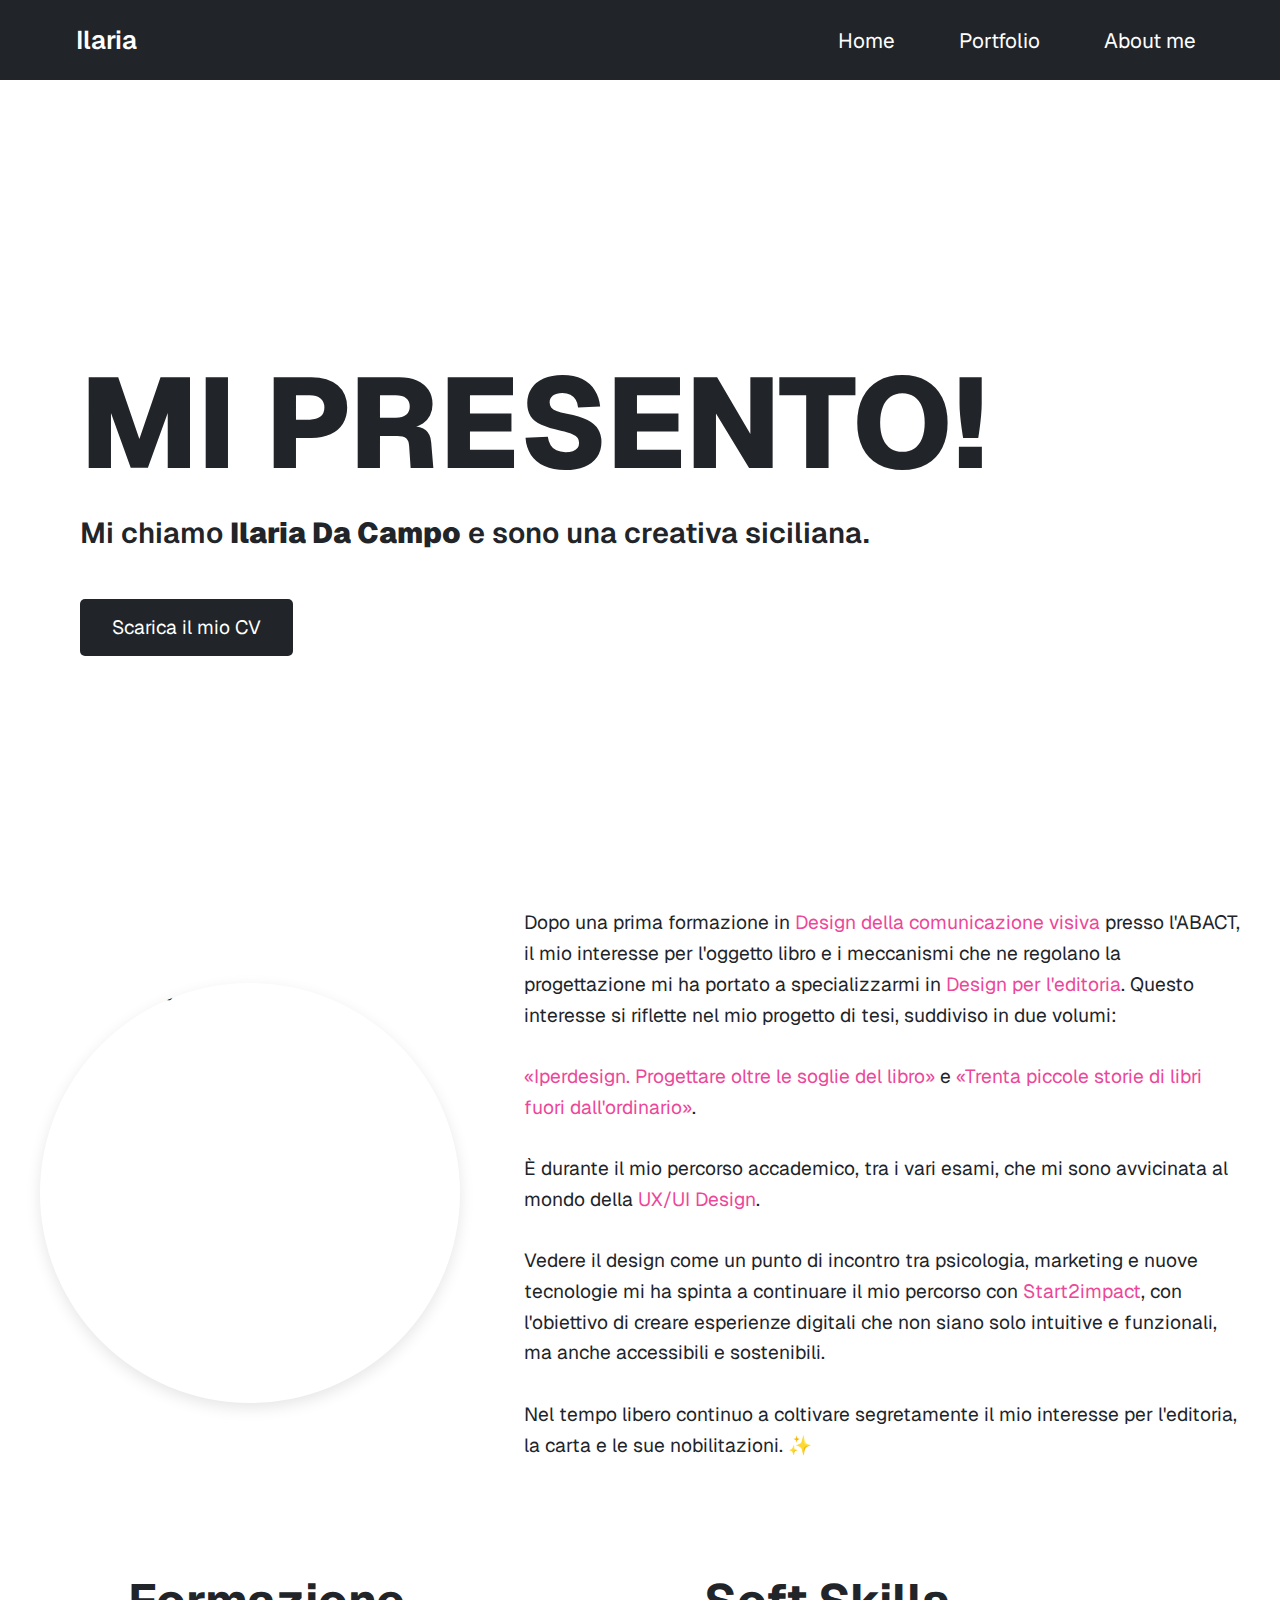
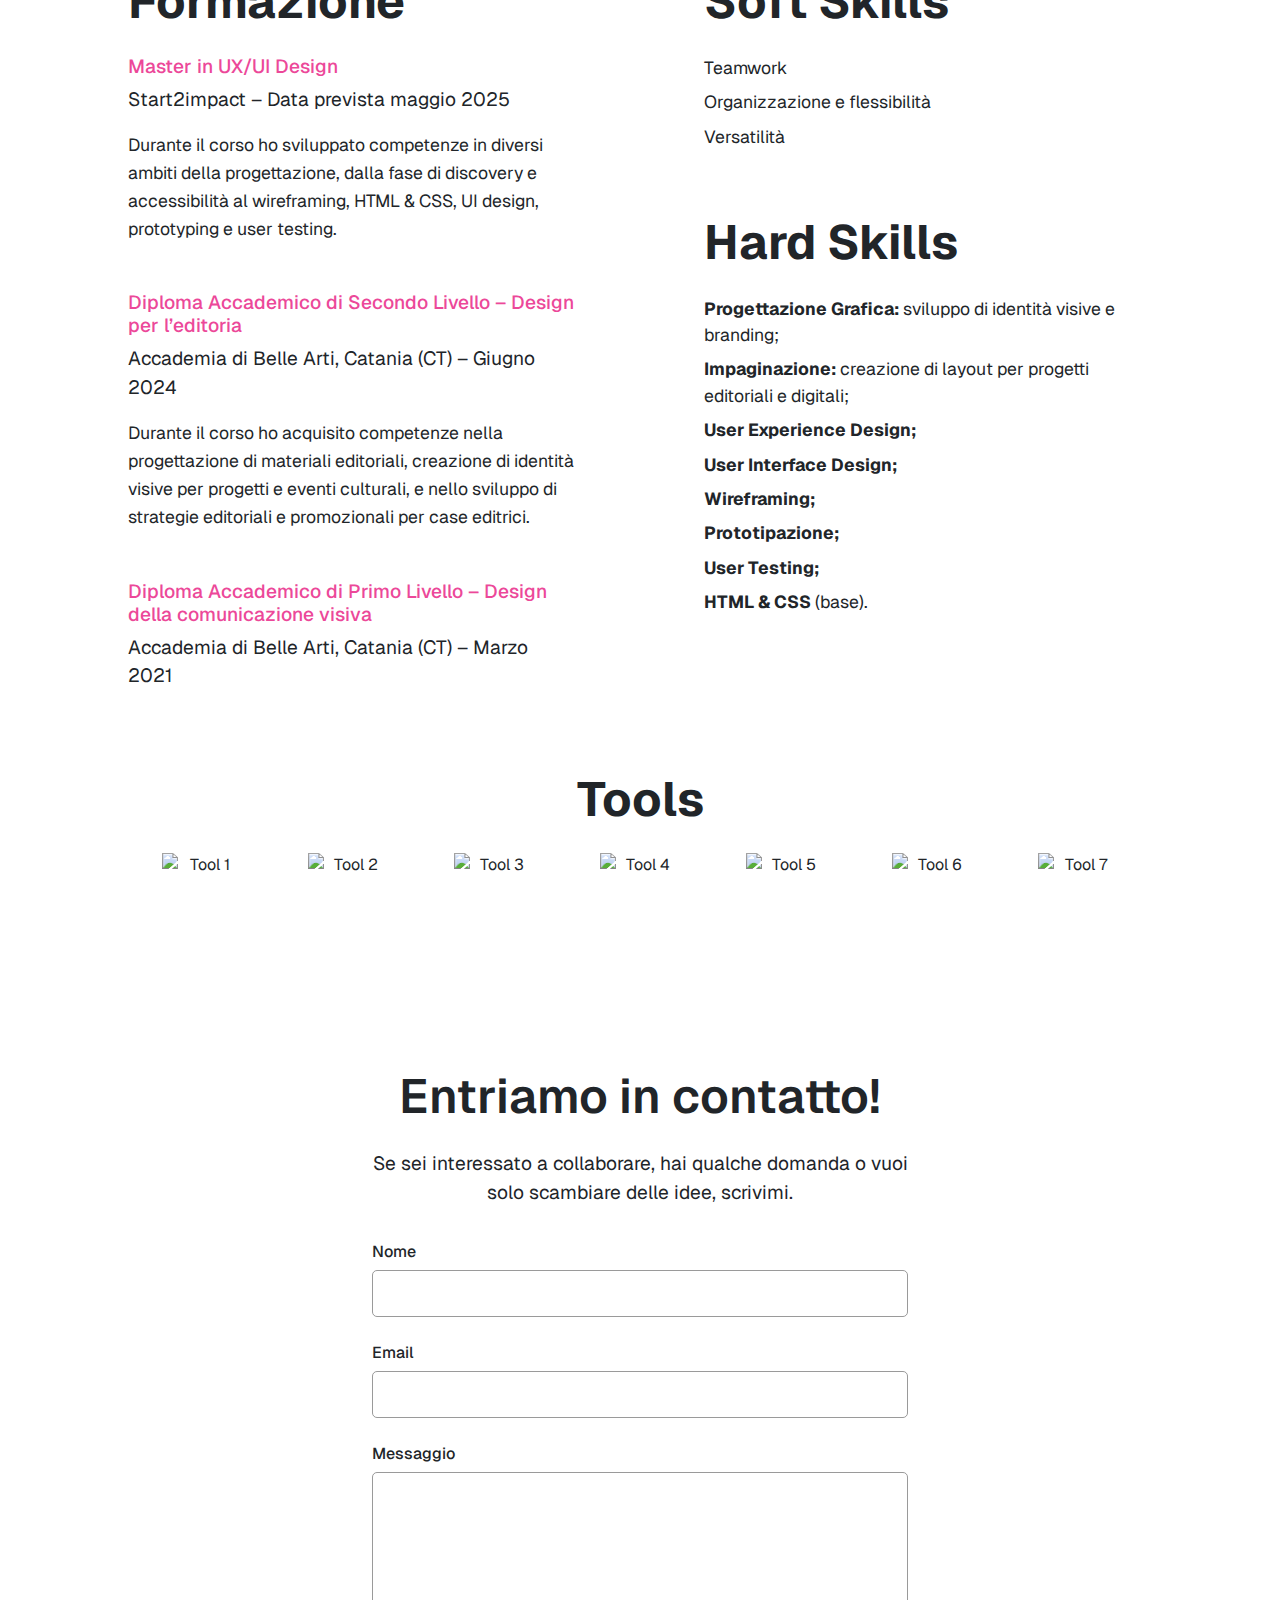
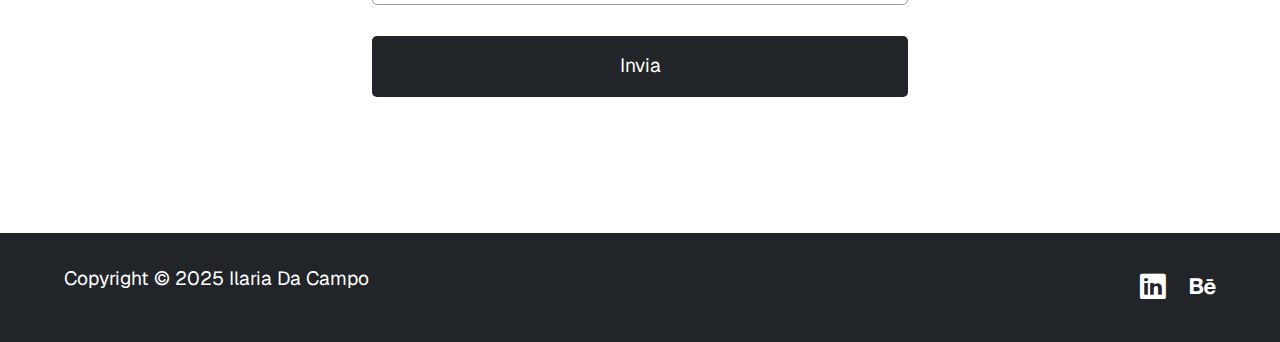
==== commit 287ed1f8: "Ristrutturato il bottone CV nella sezione About, unificati gli stili dei bottoni e migliorata la coe" ====
--- a/about-me.html
+++ b/about-me.html
@@ -16,7 +16,7 @@
       <meta property="og:type" content="website"/>
       <meta property="og:title" content="Ilaria Da Campo – portfolio"/>
       <meta property="og:description" content="Ciao sono Ilaria, e questo è il mio portfolio di Graphic & UX/UI Design"/>
-      <meta property="og:url" content=" https://ilariadacampo.github.io/Portfolio/"/>
+      <meta property="og:url" content="https://ilariadacampo.github.io/portfolio/"/>
     
     <!-- Bootstrap CSS -->
     <link href="https://cdn.jsdelivr.net/npm/bootstrap@5.3.3/dist/css/bootstrap.min.css" rel="stylesheet" integrity="sha384-QWTKZyjpPEjISv5WaRU9OFeRpok6YctnYmDr5pNlyT2bRjXh0JMhjY6hW+ALEwIH" crossorigin="anonymous">
@@ -39,7 +39,7 @@
       <nav class="navbar navbar-expand-lg bg-dark text-light sticky-top">
         <div class="container-fluid">
           <!-- Nome a sinistra -->
-          <a class="navbar-brand">Ilaria</a>
+          <a class="navbar-brand" href="index.html">Ilaria</a>
       
           <!-- Bottone hamburger (mostrato solo su mobile) -->
           <button class="custom-navbar-toggler d-lg-none" type="button" aria-label="Toggle navigation">
@@ -58,13 +58,15 @@
         </div>
       </nav>
 
+  
       <section class="hero-section">
         <div class="hero-content">
-          <h1 class="hero-title">CONOSCIAMOCI!</h1>
+          <h1 class="hero-title">MI PRESENTO!</h1>
           <h3 class="hero-subtitle">Mi chiamo <strong>Ilaria Da Campo</strong> e sono una creativa siciliana.</h3>
-          <a href="assets/media/CV_IlariaDaCampo.pdf" class="hero-button">Scarica il mio CV</a>
+          <a href="assets/pdf/Ilaria_DaCampo_CV.pdf" class="button hero-button" target="_blank" rel="noopener noreferrer">Scarica il mio CV</a>
         </div>
       </section>
+      
 
       <!-- Sezione About Me -->
 <section class="about-section">
@@ -84,7 +86,7 @@
                 È durante il mio percorso accademico, tra i vari esami, che mi sono avvicinata al mondo della <span class="highlight">UX/UI Design</span>.<br><br>
 
                 Vedere il design come un punto di incontro tra psicologia, marketing e nuove tecnologie mi ha spinta a continuare il mio percorso con 
-                <a class="custom-link" target="_blank" href="https://www.start2impact.it/">Start2impact</a>, con l'obiettivo di creare esperienze digitali che non siano solo intuitive e funzionali, ma anche accessibili e sostenibili.<br><br>
+                <a class="custom-link" target="_blank" rel="noopener noreferrer" href="https://www.start2impact.it/">Start2impact</a>, con l'obiettivo di creare esperienze digitali che non siano solo intuitive e funzionali, ma anche accessibili e sostenibili.<br><br>
 
                 Nel tempo libero continuo a coltivare segretamente il mio interesse per l'editoria, la carta e le sue nobilitazioni. ✨
             </p>
@@ -140,7 +142,7 @@
   
   <!-- Sezione Tool Utilizzati -->
 <section class="tool-section">
-    <h2 class="large">Tool</h2>
+    <h2 class="large">Tools</h2>
   <div class="tool-icons">
       <img src="assets/media/photoshop.png" alt="Tool 1" class="tool-icon">
       <img src="assets/media/illustrator.png" alt="Tool 2" class="tool-icon">
@@ -194,7 +196,7 @@
   </footer>
 
 
-      <script src="https://cdn.jsdelivr.net/npm/bootstrap@5.3.3/dist/js/bootstrap.bundle.min.js"></script>
+
       <script src="assets/javascript/script.js"></script>
     </body>
 </html>
--- a/assets/css/about-me.css
+++ b/assets/css/about-me.css
@@ -1,52 +1,11 @@
 
-/* Hero Section */
-.hero-section {
-    position: relative;
-    width: 100%;
-    height: 100vh;
-    background-image: url('../media/web.svg'); /* Sostituisci con l'immagine corretta */
-    background-size: cover;
-    background-position: center;
-    display: flex;
-    align-items: center;
-    justify-content: left;
-    padding-left: 5rem;
-}
+/* /////// SEZIONE ABOUT //////*/
 
-
-.hero-title {
-    font-size: 8rem;
-    font-weight: 800;
-    margin-bottom: 1rem;
-}
-
-.hero-subtitle {
-    font-size: 1.8rem;
-    font-weight: 600;
-    margin-bottom: 4rem;
-}
-
-.hero-button {
-    display: inline-block;
-    padding: 0.8rem 2rem;
-    background-color: var(--bg-b-color);
-    color: var(--bg-w-color);
-    font-size: 1.2rem;
-    border-radius: 5px;
-    text-decoration: none;
-    transition: background 0.3s ease;
-}
-
-.hero-button:hover {
-    background-color: var(--second-color);
-
-}
-
-/* Sezione About */
 .about-section {
     display: flex;
     justify-content: center;
     align-items: center;
+    
 }
 
 .about-container {
@@ -54,36 +13,41 @@
     flex-wrap: wrap;
     align-items: center;
     max-width: 1200px;
-    gap: 3rem;
+    gap: 4rem;
+    margin-bottom: 2rem
 }
 
-/* Stile dell'immagine */
+
 .about-image {
-    flex: 1;
-    max-width: 40%;
+    width: 35%; 
+    aspect-ratio: 1; 
+    position: relative; 
 }
 
 .about-image img {
+    position: absolute; 
     width: 100%;
-    border-radius: 10px;
+    height: 100%;
+    border-radius: 50%; 
+    object-fit: cover; 
     box-shadow: 0px 5px 15px rgba(0, 0, 0, 0.1);
+
 }
 
-/* Stile del testo */
-.about-text {
+
+.about-text { /* Stile del testo */
     flex: 1;
-    max-width: 50%;
+    max-width: 100%;
     font-size: 1.2rem;
     line-height: 1.6;
 }
 
 .highlight {
     color: var(--color-accent);
-    font-weight: bold;
 }
 
-/* Stile del link */
-.custom-link {
+
+.custom-link { 
     color: var(--color-accent);
     text-decoration: none;
 }
@@ -92,44 +56,50 @@
     text-decoration: underline;
 }
 
+
+/* /////// SEZIONE EDUCATION AND SKILLS //////*/
+
 .education-and-skills {
     display: flex;
     justify-content: space-between;
-    padding: 4rem 10%;
-    margin-top: 4rem;
+    padding: 0 10%;
+    margin: 4rem 0;
     gap: 8rem;
 
 }
 
-/* Colonne */
-.education-column, .skills-column {
+.education-column, .skills-column { /* Colonne */
     width: 48%;
 }
 
-/* Titoli e testi */
 .large {
     margin-bottom: 1.5rem;
     font-size: 3rem;
     font-weight: 700;
 }
 
+.body-1, .body-2 {
+    font-size: 1.2rem;
+}
+
 .body-1 {
     color: var(--color-accent);
-    font-size: 1.3rem;
     font-weight: 500;
     margin-top: 1rem;
-}
-
-.body-2 {
-    font-size: 1.2rem;
 }
 
 .body {
     font-size: 1.1rem;
     line-height: 1.6;
+    margin-bottom: 3rem;
+
 }
 
-/* Liste skills */
+
+.soft-skills { /* Liste skills */
+     margin-bottom: 4rem;
+}
+
 .skills-list {
     list-style: none;
     padding-left: 0;
@@ -141,28 +111,27 @@
 
 }
 
+/* /////// SEZIONE TOOLS //////*/
 
-/* Sezione Tool */
-.tool-section {
-    text-align: center;
-    padding: 4rem 10%;
+.tool-section { 
+    padding: 0 10%;
+    text-align: center; 
 }
 
 .tool-icons {
-    display: flex;
-    justify-content: center;
-    flex-wrap: nowrap;
-    gap: 2rem; /* Aumentato lo spazio tra le icone */
-    margin-top: 2rem;
+    display: flex; 
+    justify-content: space-evenly; 
+    flex-wrap: wrap; 
+    gap: 2rem; 
 }
 
 .tool-icon {
-    width: 80px; /* Dimensione icone */
-    height: 80px; /* Imposta un'altezza fissa */
-    object-fit: contain; /* Mantiene le proporzioni delle icone */
+    width: 80px; 
+    height: 80px; 
+    object-fit: contain; 
     transition: transform 0.3s ease-in-out;
 }
 
 .tool-icon:hover {
-    transform: scale(1.1); /* Effetto hover */
+    transform: scale(1.1); 
 }
--- a/assets/css/general.css
+++ b/assets/css/general.css
@@ -29,7 +29,7 @@
   color: var(--bg-b-color);
 }
 
-/* Navigation Bar */
+/*/////// NAV BAR //////*/
 
 .navbar-container {
     width: 100%;
@@ -41,45 +41,50 @@
 }
 
 .navbar-brand {
-    font-size: 1.5rem;
-    font-weight: 600;
-    color: var(--bg-w-color);
-}
-
+  cursor: default;
+  user-select: none;
+  font-size: 1.6rem;
+  font-weight: 600;
+  color: var(--bg-w-color) !important; 
+}
+
+
+.navbar-brand:hover {
+color: var(--second-color) !important; 
+}
+
+.navbar-brand:active {
+  color: var(--color-active) !important; 
+  }
 
 .navbar-nav {
     display: flex;                
     justify-content: space-between;
-    align-items: center;           /* Centra verticalmente gli elementi */
-    gap: 1.5rem;
-}
-
-.navbar-nav .nav-item {
-    margin-right: 3rem;           /* Aggiungi spazio tra gli elementi del menu */
+    align-items: center;           
+    gap: 3rem;
 }
 
 
 .navbar-nav .nav-link {
-    font-size: 1.2rem;
-    color: var(--text-color);
+    font-size: 1.3rem;
+    color: var(--bg-w-color);
     transition: color 0.3s ease-in-out;
 }
 
-/* Aggiungi l'effetto hover e active */
+
 .navbar-nav .nav-link:hover {
-    color: var(--second-color); /* Colore al passaggio del mouse */
+    color: var(--second-color); 
 }
 
 .navbar-nav .nav-link.active {
-  color: var(--color-active); /* Colore al passaggio del mouse */
+  color: var(--color-active); 
 }
 
 .custom-navbar-toggler {
   background: none;
   border: none;
   font-size: 2rem;
-  cursor: pointer;
-  color: white; /* Cambia colore se necessario */
+  color: var(--bg-w-color); 
 }
 
 .custom-navbar-toggler i {
@@ -87,11 +92,43 @@
 }
 
 .custom-navbar-toggler .bi-x {
-  font-size: 2rem; /* Leggermente più grande per coerenza */
-}
-
-
-/* HEADER */
+  font-size: 2rem; 
+}
+
+.hero-section {
+  position: relative;
+  width: 100%;
+  height: calc(100vh - 72px);
+  background-image: url('../media/web.svg');
+  background-size: cover;
+  background-position: center;
+  display: flex;
+  align-items: center;
+  justify-content: left;
+  padding-left: 5rem;
+}
+
+.hero-content {
+  color: var(--bg-b-color);
+}
+
+.hero-title,
+.hero-section h1 {
+  font-size: 8rem;
+  font-weight: 800;
+  margin-bottom: 1rem;
+}
+
+.hero-subtitle {
+  font-size: 1.8rem;
+  font-weight: 600;
+  margin-bottom: 4rem;
+}
+
+
+
+
+/*////// TITOLI H2 HOMEPAGE E PORTFOLIO //////*/
 
 
  .heading-h2 { 
@@ -102,12 +139,13 @@
 
 }
 
-/* Sezione contatti */
+/*////// SEZIONE CONTATTI //////*/
+
 .contact {
     display: flex;
     justify-content: center;
     align-items: center;
-    min-height: 100vh; /* Occupa l'intera altezza della finestra */
+    min-height: 100vh; 
     background-image: url('../media/web_2.svg');
     background-size: cover;
     background-repeat: no-repeat;
@@ -116,18 +154,15 @@
   }
   
   .contact h2 {
-    font-size: 3rem; /* Dimensione del font */
-    font-weight: 600; /* Spessore del font */
-    color: var(--text-color); /* Colore del testo */
+    font-size: 3rem; 
+    font-weight: 600; 
   }
   
   .sub-title {
-    font-size: 1.2rem; /* Dimensione del font */
-    color: var(--text-color); /* Colore del testo */
-    margin-top: 1rem; /* Distanza tra il titolo e il testo */
-    margin-bottom: 2rem;
-    font-weight: 400; /* Peso del font */
-    text-align: center; /* Centra il testo */
+    font-size: 1.2rem; 
+    margin: 1rem 0 2rem;
+    font-weight: 400; 
+    text-align: center; 
   }
   
   .contact-form {
@@ -135,44 +170,42 @@
     flex-direction: column;
     width: 100%;
     max-width: 600px;
-    padding: 20px;
+    padding: 2rem;
     border-radius: 10px;
   }
   
-  /* Contenitore degli input e del bottone */
-  .input-container {
+
+  .input-container { /* Contenitore degli input e del bottone */
     display: flex;
     flex-direction: column;
-    width: 100%; /* Assicura che il contenitore occupi tutta la larghezza */
+    width: 100%; /
   }
   
   .contact-form label {
-    display: block; /* Rende l'etichetta un blocco e la sposta sopra l'input */
+    display: block; 
     font-size: 1rem; /* Dimensione del font dell'etichetta */
-    margin-bottom: 5px; /* Distanza tra l'etichetta e l'input */
-    text-align: left; /* Allinea il testo a sinistra */
-    color: var(--text-color); /* Colore del testo per l'etichetta */
+    font-weight: 500;;
+    margin-bottom: 0.4rem; /* Distanza tra etichetta e campo di input */
+    text-align: left; 
   }
   
   .form-group input,
   .form-group textarea {
-    width: 100%; /* Occupa tutta la larghezza del contenitore */
+    width: 100%; 
     font-size: 1.2rem;
-    border: 1px solid #ccc;
+    border: 1px solid #9a9a9a;
     border-radius: 5px;
-    padding: 10px;
+    padding: 0.5rem;
     margin-bottom: 1.5rem;
-    box-sizing: border-box; /* Includi padding e bordi nella larghezza */
-  }
-  
-  /* Disabilita il ridimensionamento per la textarea */
+  }
+  
   .form-group textarea {
-    resize: none; /* Disabilita il ridimensionamento */
-  }
-  
-
-
-/* Footer */
+    resize: none; 
+  }
+  
+
+
+/*////// FOOOTER //////*/
 
 .footer { 
     width: 100%;
@@ -184,14 +217,18 @@
 }
 
 .footer-text {
-    font-size: 1rem;
+    font-size: 1.2rem;
     color: var(--bg-w-color);
 }
+.footer-icons {
+  display: flex; 
+  justify-content: center;
+  gap: 1.5rem; /*spazio tra le icone */
+}
 
 .footer-icons a {
-    font-size: 1.5rem;
+    font-size: 1.6rem;
     color: var(--bg-w-color);
-    padding-left: 2rem;
     text-decoration: none; /* Rimuove qualsiasi sottolineatura */
   }
 
@@ -202,14 +239,11 @@
     color: var(--color-active);
  }
 
- /* Stile generico per tutti i bottoni */
-
-.button-container {
-  display: flex;
-  justify-content: center;
-  }
-
-  
+
+
+
+/*////// STILE GENERICO PER I BOTTONI //////*/
+
 .button {
   background-color: var(--bg-b-color);
   color: var(--bg-w-color);
@@ -218,19 +252,23 @@
   border-radius: 5px;
   font-size: 1.2rem;
   text-decoration: none; /* Rimuove la sottolineatura */
-  transition: background-color 0.5s ease
-}
-
-/* Variante per i bottoni a larghezza piena */
+  transition: background-color 0.5s ease;
+}
+
+.button:hover {
+  background-color: var(--second-color);
+}
+
+.button:active {
+  background-color: var(--color-active);
+}
+
+/* Se vuoi personalizzare i bottoni in alcune sezioni, come nel caso di About Me */
+.hero-button {
+  padding: 1rem 2rem; /* Puoi aggiungere padding diverso se necessario */
+}
+
+/* Stile per il bottone a tutta larghezza */
 .button-full {
   width: 100%;
 }
-
-/* Effetto hover e active */
-.button:hover {
-  background-color: var(--second-color);
-}
-
-.button:active {
-  background-color: var(--color-active);
-}
--- a/assets/css/mediaqueries.css
+++ b/assets/css/mediaqueries.css
@@ -1,32 +1,25 @@
 /* Media Query per dispositivi con larghezza tra 768px e 1200px */
 @media (min-width: 768px) and (max-width: 1200px) {
 
-    .custom-navbar-toggler {
-        display: none; 
-    }
-
-  .header {
-      height: 500px;
-      background-size: cover;
-      background-position: center;
-  }
-
-  .header h1 {
-      font-size: 2.5rem;
-  }
-
-  .header .h3-slim {
-    font-weight: 600;
-    font-size: 1rem; 
-    margin-top: 1rem;
-    margin-bottom: 4rem;
-  }
-
-  .projects-container {
-      grid-template-columns: repeat(2, 1fr);
-  }
-
-  .contact-form {
+
+    /*/////// NAVBAR ///////*/
+
+.navbar-nav .nav-link {
+     font-size: 1.1rem;
+    color: var(--bg-w-color);
+    transition: color 0.3s ease-in-out;
+}
+
+.heading-h2 {  /*Titolo H2 */
+    font-size: 2.5rem;
+}
+
+.projects-container {
+    grid-template-columns: repeat(2, 1fr);
+}
+
+
+.contact-form {     /*///// CONTACT FORM //////*/
     display: flex;
     flex-direction: column;
     width: 100%;
@@ -35,19 +28,20 @@
     border-radius: 10px;
 }
 
+
 .contact h2 {
     font-size: 2rem;
-    margin-top: 2rem; /* Aggiunto spazio sopra */
+    margin-top: 2rem; 
 }
 
 .sub-title {
     font-size: 1rem;
-    margin-bottom: 2.5rem; /* Aggiunto più spazio sotto */
+    margin-bottom: 2.5rem; /
 }
 
 .contact-form {
     padding: 15px;
-    margin-bottom: 3rem; /* Distanza extra dal fondo */
+    margin-bottom: 3rem; 
 }
 
 .button {
@@ -60,9 +54,12 @@
 }
 
 
-  .portfolio-container {
+/*/////// PAGINA PORTFOLIO //////*/
+
+.portfolio-container {
     grid-template-columns: repeat(2, 1fr); /* Due colonne */
-    width: 90%;
+    width: 80%;
+    gap: 2rem;
 }
 
 .portfolio-box {
@@ -71,190 +68,272 @@
 
 .portfolio-box img {
     width: 100%;
+    height: auto; 
+    object-fit: cover;
+}
+
+
+/*///// PAGINA HOMEPAGE E ABOUT ME //////*/
+
+
+.hero-section, .header {
+    height: 500px;
+    background-size: cover;
+    background-position: center;
+    padding: 0 4rem;
+}
+
+/* Header e Hero Title */
+.hero-section h1, .header h1 {
+    font-size: 6rem;
+}
+
+/* Header Subtitle */
+.header .h3-slim, .hero-section .hero-subtitle {
+    font-weight: 600;
+    font-size: 2rem;
+    margin-top: 1rem;
+    margin-bottom: 4rem;
+}
+
+
+
+.about-text {
+    font-size: 1.1rem; 
+    max-width: 900px; 
+    width: 100%; 
+
+}
+
+.education-and-skills { /*////// SEZIONE EDUCATION AND SKILLS //////*/
+    gap: 4rem; 
+}
+
+.education-column, .skills-column {
+    width: 48%; 
+    text-align: left; /
+}
+
+
+.tool-icons { /*////// SEZIONE TOOLS //////*/
+    justify-content: space-between; 
+    margin-top: 3rem;
+}
+
+.tool-icon {
+    width: 50px; 
+    height: 50px;
+}
+
+}
+
+
+
+  
+/*/////// Media Query per dispositivi mobili (max-width: 767px) ////////*/
+
+@media (max-width: 767px) {
+
+    /*/////// NAVBAR ///////*/
+
+.navbar-nav {
+    text-align: left;
+    margin-top: 20px;
+    display: block;
+    width: 100%;
+}
+  
+.nav-item {
+    width: 100%;
+}
+    
+.navbar-nav .nav-link {
+    font-size: 1rem;
+}
+
+  /*///// Sezioni Homepage e About-Me //////*/
+
+  .hero-section, .header {
+    height: 500px;
+    background-size: cover;
+    background-position: center;
+    padding: 2rem;
+}
+
+/* Header e Hero Title */
+.hero-section h1, .header h1 {
+    font-size: 3rem;
+}
+
+/* Header Subtitle */
+.header .h3-slim, .hero-section .hero-subtitle {
+    font-size: 1.2rem;
+    margin-bottom: 2rem;
+}
+
+/* Scroll Link */
+.scroll-link { 
+    margin-top: 0; 
+    font-size: 1.2rem;
+}
+
+
+/* Hero Section padding */
+.hero-section {
+    padding: 4rem 1.5rem;
+}
+
+
+.projects { /*///// SEZIONE PROGETTI //////*/
+    margin-bottom: 4rem;
+    }
+  
+.projects-container {
+    grid-template-columns: 1fr;
+    gap: 1.5rem;
+}
+  
+.projects-box {
+    max-width: 90%;
+}
+  
+.projects-box img {
+    width: 100%;
+    max-height: 250px;
+    object-fit: cover;
+}
+  
+.projects-layer h4 {
+    font-size: 1.2rem;
+}
+  
+.button {
+    font-size: 1rem;
+    padding: 0.8rem 1.5rem;
+}
+
+  
+
+.contact h2 {  /*///// CONTACT FORM //////*/
+    font-size: 2rem;
+    margin-top: 3rem; 
+    text-wrap: nowrap;
+ }
+  
+.sub-title {
+    font-size: 1rem;
+    margin-bottom: 1.5rem; 
+ }
+  
+ .contact-form {
+    width: 90%;
+    padding: 10px;
+    margin-bottom: 4rem; 
+ }
+
+.button-full {
+    width: 100%;
+    padding: 1rem 1.5rem;
+}
+  
+    /*/////// PAGINA PORTFOLIO //////*/
+  
+.portfolio-container {
+    grid-template-columns: 1fr; /* Una colonna */
+    width: 100%;
+}
+  
+.portfolio-box {
+    width: 90%;
+    max-width: 350px;
+}
+  
+.portfolio-box img {
+    width: 100%;
     height: auto; /* Mantiene le proporzioni */
     object-fit: cover;
 }
-
-}
-
-  
-/* Media Query per dispositivi mobili (max-width: 767px) */
-@media (max-width: 767px) {
-    .navbar-nav {
-        text-align: left;
-        margin-top: 20px;
-        display: block; /* Assicurati che il menu occupi tutta la larghezza */
-        width: 100%;
-        padding-left: 0;
-        padding-right: 0;
-    }
-  
-    .nav-item {
-        width: 100%;
-        margin-left: 3rem;
-    }
-
-    /*Sezione about*/
-
-    .hero-section {
-        height: auto;
-        padding: 4rem 1.5rem;
-        text-align: left;
-    }
-
-    .hero-title {
-        font-size: 2.5rem;
-    }
-
-    .hero-subtitle {
-        font-size: 1rem;
-    }
-
-    .hero-button {
-        font-size: 1rem;
-        padding: 0.6rem 1.2rem;
-    }
-
-  
-    .header {
-        height: 400px;
-        background-size: cover;
-        background-position: center;
-    }
-  
-    .header-content {
-        margin-left: 2rem;  /* Riduci il margine sinistro */
-        margin-right: 2rem; /* Aggiungi spazio a destra */
-    }
-  
-    .header h1 {
-        font-size: 2rem;
-    }
-  
-    .heading-h2 {
-        font-size: 2rem;
-    }
-  
-    .header .h3-slim {
-        font-size: 1.2rem;
-    }
-  
-    .projects {
-        margin-bottom: 4rem;
-    }
-  
-    .projects-container {
-        grid-template-columns: 1fr;
-        gap: 1.5rem;
-    }
-  
-    .projects-box {
-        max-width: 90%;
-    }
-  
-    .projects-box img {
-        width: 100%;
-        max-height: 250px;
-        object-fit: cover;
-    }
-  
-    .projects-layer h4 {
-        font-size: 1.2rem;
-    }
-  
-    .button {
-        font-size: 1rem;
-        padding: 0.8rem 1.5rem;
-    }
-  
-    .button-full {
-        width: 100%;
-        padding: 1rem 2rem;
-    }
-  
-    .contact h2 {
-        font-size: 2rem;
-        margin-top: 3rem; /* Più spazio sopra */
-        text-wrap: nowrap;
-    }
-  
-    .sub-title {
-        font-size: 1rem;
-        margin-bottom: 1.5rem; /* Più spazio sotto */
-    }
-  
-    .contact-form {
-        width: 90%;
-        padding: 10px;
-        margin-bottom: 4rem; /* Più spazio sotto */
-    }
-  
-    .portfolio-container {
-        grid-template-columns: 1fr; /* Una colonna */
-        width: 100%;
-    }
-  
-    .portfolio-box {
-        width: 90%;
-        max-width: 350px;
-    }
-  
-    .portfolio-box img {
-        width: 100%;
-        height: auto; /* Mantiene le proporzioni */
-        object-fit: cover;
-    }
-  
-    .portfolio-layer h4 {
-        font-size: 1.2rem;
-    }
-  
-    .footer {
-        flex-direction: column;
-        text-align: center;
-        padding: 1.5rem 5%;
-    }
-  
-    .footer-icons a {
-        padding-left: 1rem;
-    }
-
-    .about-section {
-        padding: 3rem 1rem;
-    }
-
-    .about-container {
-        flex-direction: column;
-        text-align: left;
-    }
-
-    .about-image {
-        max-width: 80%;
-    }
-
-    .about-text {
-        max-width: 100%;
-        font-size: 1rem;
-    }
-
-
-        .education-and-skills {
-            flex-direction: column;
-            align-items: center;
-        }
+  
+.portfolio-layer h4 {
+    font-size: 1.2rem;
+ }
+  
+  
+
+
+
+.about-section {      /*/////// ABOUT SECTION ///////*/
+    margin: 2rem;
+}
+
+.about-container {
+    flex-direction: column; 
+    align-items: center;
+    gap: 1rem;
+}
+
+.about-image {
+    width: 60%; 
+    margin-bottom: 1rem; 
+}
+
+.about-text {
+     font-size: 1rem; 
+     text-align: left; 
+}
+
+
+ 
+.education-and-skills { /*/////// EDUCATION AND SKILLS ///////*/
+    flex-direction: column;
+    align-items: center;
+    gap: 2.5rem;
+
+}
     
-        .education-column, .skills-column {
-            width: 100%;
-            text-align: center;
-        }
- .tool-icons {
-    gap: 1rem; /* Spazio tra le icone sui dispositivi piccoli */
-    justify-content: center; /* Allinea le icone a sinistra */
-    flex-wrap: wrap; /* Le icone vanno a capo su schermi piccoli */
-}
-
+.education-column, .skills-column {
+    width: 100%;
+    text-align: left;
+}
+
+.large {
+    font-size: 2rem;
+}
+
+            
+.tool-section {
+    gap: 3rem;
+    text-align: left;
+}
+
+.tool-icons {
+     justify-content: center; 
+}
+    
 .tool-icon {
-    width: 40px; /* Riduce la larghezza delle icone per schermi piccoli */
-    height: 40px; /* Riduce l'altezza delle icone per schermi piccoli */
-}
-}
+    width: 48px; 
+    height: 48px; 
+}
+
+
+
+/*////// FOOTER //////*/
+    
+.footer {
+     flex-direction: column;
+    text-align: center;
+    padding: 1.5rem 5%;
+ }
+
+.footer-text {
+    font-size: 1rem;
+}
+
+.footer-icons {
+    display: flex;
+    justify-content: center;
+    gap: 1rem; 
+}
+
+}
+
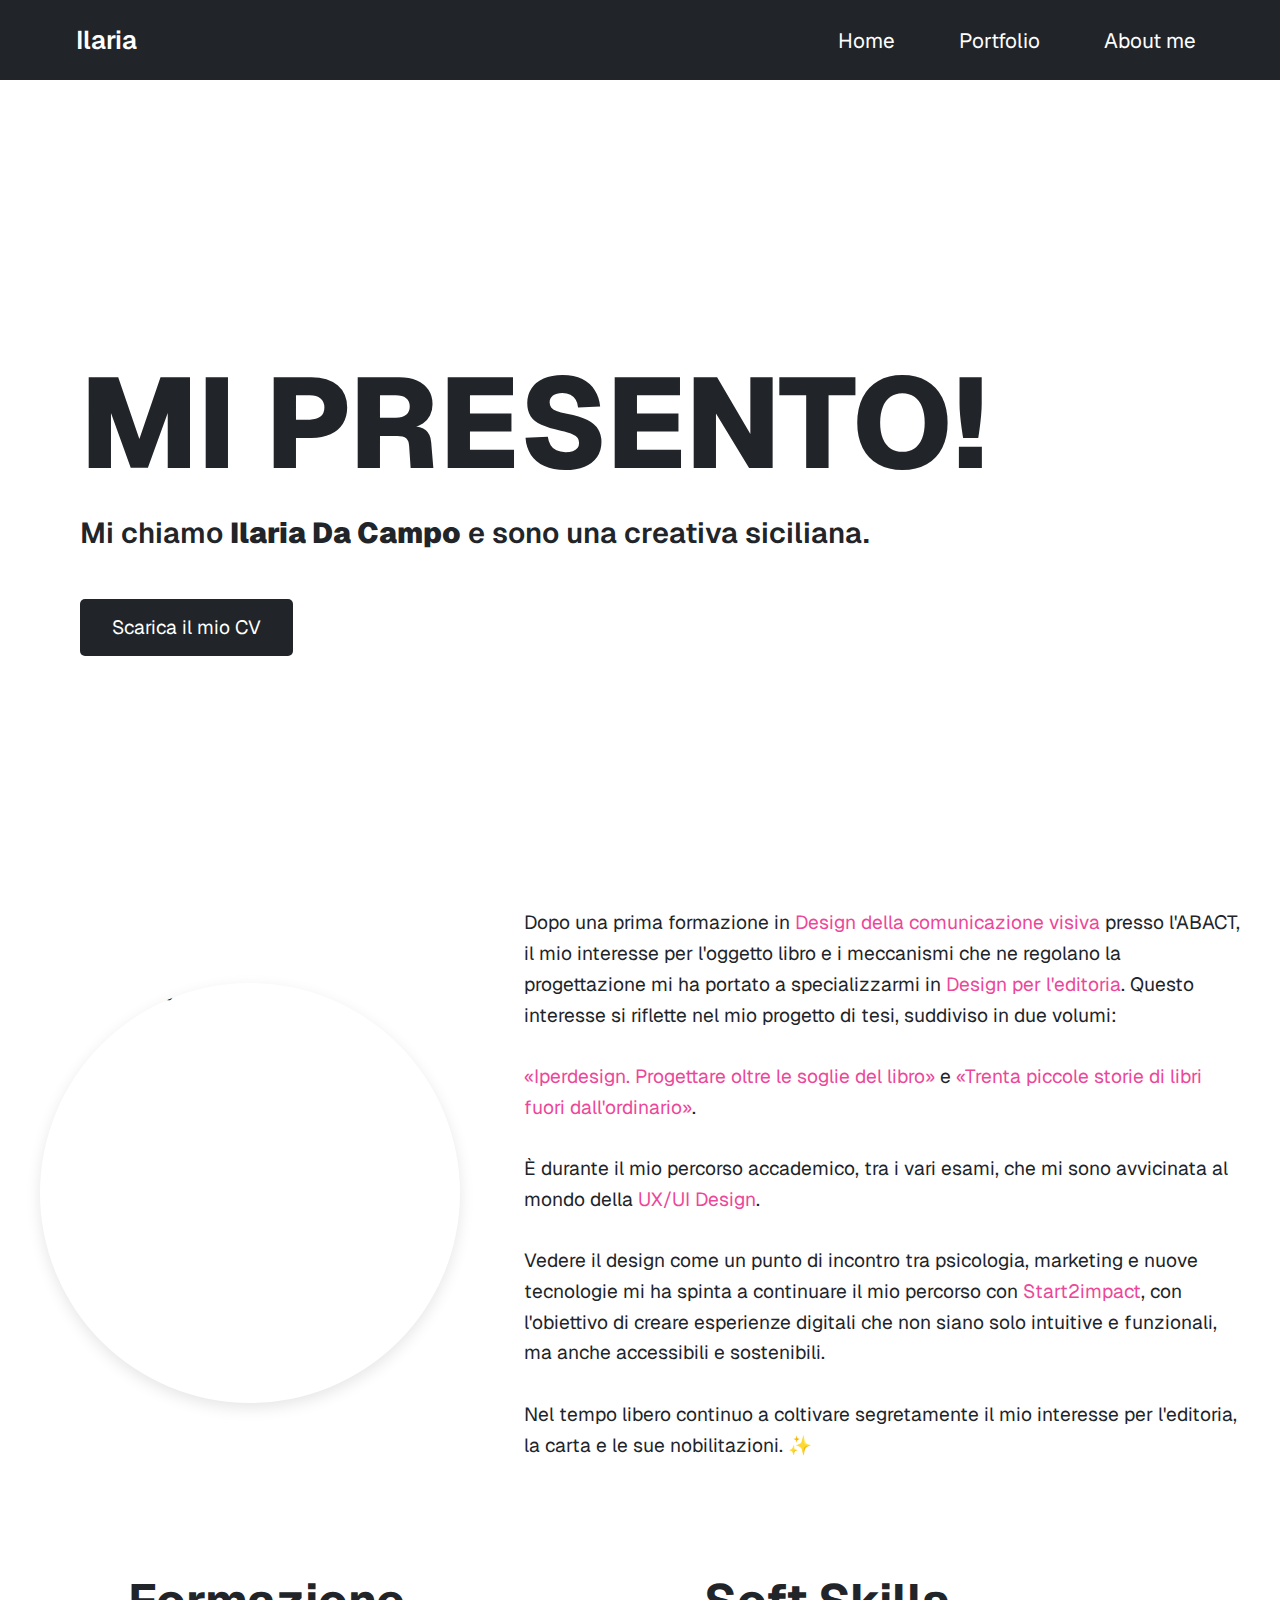
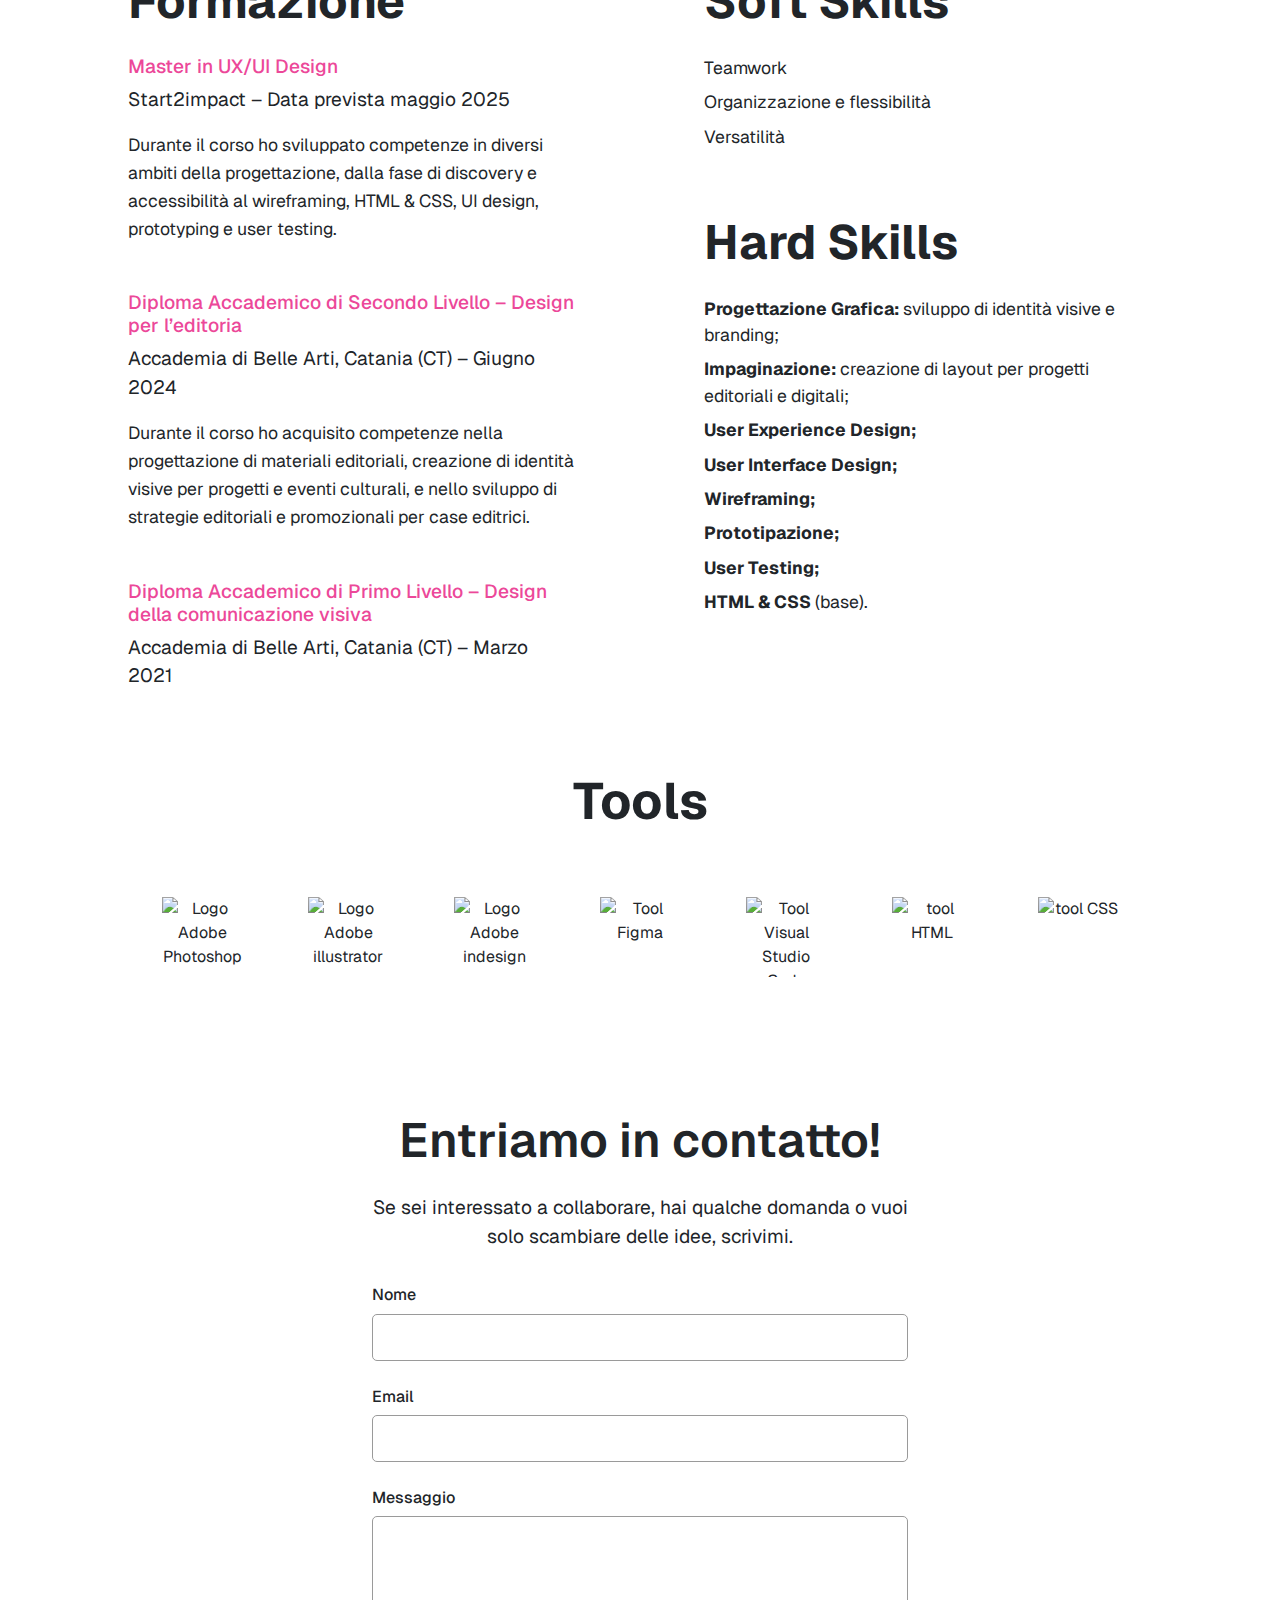
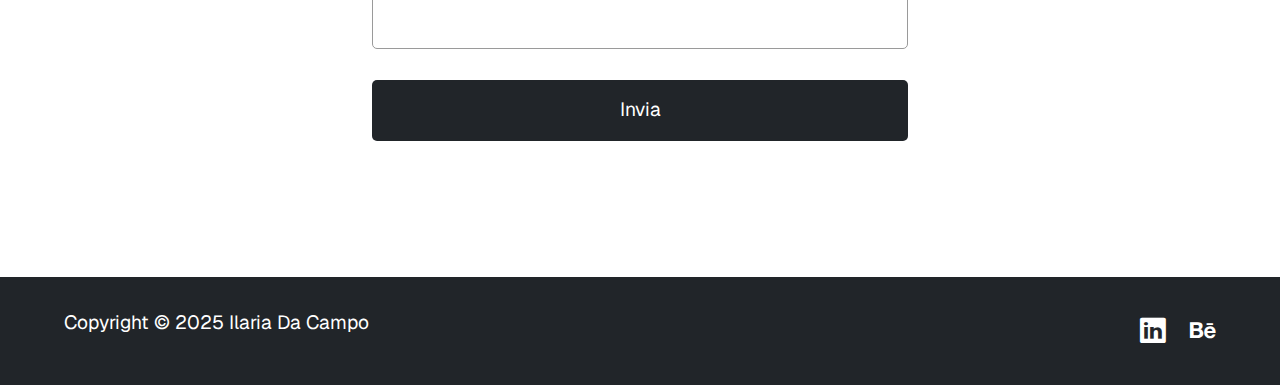
==== commit 4fe3a680: "Ristrutturato i titoli nella sezione "Formazione" e "Soft Skills", migliorata la coerenza degli stil" ====
--- a/about-me.html
+++ b/about-me.html
@@ -97,7 +97,7 @@
 <section class="education-and-skills">
     <!-- Colonna Formazione -->
     <div class="education-column">
-        <h2 class="large">Formazione</h2>
+      <h2 class="heading-h2">Formazione</h2>
         
         <h3 class="body-1">Master in UX/UI Design</h3>
         <p class="body-2">Start2impact – Data prevista maggio 2025</p>
@@ -115,7 +115,7 @@
     <div class="skills-column">
         <!-- Soft Skills -->
         <div class="soft-skills">
-            <h2 class="large">Soft Skills</h2>
+          <h2 class="heading-h2">Soft Skills</h2>
             <ul class="skills-list">
                 <li>Teamwork</li>
                 <li>Organizzazione e flessibilità</li>
@@ -125,7 +125,7 @@
   
         <!-- Hard Skills -->
         <div class="hard-skills">
-            <h2 class="large">Hard Skills</h2>
+          <h2 class="heading-h2">Hard Skills</h2>
             <ul class="skills-list">
                 <li><b>Progettazione Grafica:</b> sviluppo di identità visive e branding;</li>
                 <li><b>Impaginazione:</b> creazione di layout per progetti editoriali e digitali;</li>
@@ -142,15 +142,15 @@
   
   <!-- Sezione Tool Utilizzati -->
 <section class="tool-section">
-    <h2 class="large">Tools</h2>
+  <h2 class="heading-h2">Tools</h2>
   <div class="tool-icons">
-      <img src="assets/media/photoshop.png" alt="Tool 1" class="tool-icon">
-      <img src="assets/media/illustrator.png" alt="Tool 2" class="tool-icon">
-      <img src="assets/media/indesign.png" alt="Tool 3" class="tool-icon">
-      <img src="assets/media/figma.png" alt="Tool 4" class="tool-icon">
-      <img src="assets/media/Visual_Studio_Code.png" alt="Tool 5" class="tool-icon">
-      <img src="assets/media/html.png" alt="Tool 6" class="tool-icon">
-      <img src="assets/media/css.png" alt="Tool 7" class="tool-icon">
+      <img src="assets/media/photoshop.png" alt="Logo Adobe Photoshop" class="tool-icon">
+      <img src="assets/media/illustrator.png" alt="Logo Adobe illustrator" class="tool-icon">
+      <img src="assets/media/indesign.png" alt="Logo Adobe indesign" class="tool-icon">
+      <img src="assets/media/figma.png" alt="Tool Figma" class="tool-icon">
+      <img src="assets/media/Visual_Studio_Code.png" alt="Tool Visual Studio Code" class="tool-icon">
+      <img src="assets/media/html.png" alt="tool HTML" class="tool-icon">
+      <img src="assets/media/css.png" alt="tool CSS" class="tool-icon">
 
      
   </div>
--- a/assets/css/about-me.css
+++ b/assets/css/about-me.css
@@ -60,6 +60,8 @@
 /* /////// SEZIONE EDUCATION AND SKILLS //////*/
 
 .education-and-skills {
+    text-align: left; 
+    margin-bottom: 1.5rem;
     display: flex;
     justify-content: space-between;
     padding: 0 10%;
@@ -68,14 +70,14 @@
 
 }
 
+.education-and-skills .heading-h2 {
+    text-align: left; /* Allineamento a sinistra solo nella sezione About Me */
+    margin-bottom: 1.5rem; /* Margine specifico per questa sezione */
+    font-size: 3rem; /* Dimensione specifica per questa sezione */
+}
+
 .education-column, .skills-column { /* Colonne */
     width: 48%;
-}
-
-.large {
-    margin-bottom: 1.5rem;
-    font-size: 3rem;
-    font-weight: 700;
 }
 
 .body-1, .body-2 {
--- a/assets/css/general.css
+++ b/assets/css/general.css
@@ -131,12 +131,11 @@
 /*////// TITOLI H2 HOMEPAGE E PORTFOLIO //////*/
 
 
- .heading-h2 { 
-    font-size: 3.2rem;
-    font-weight: 700;
-    text-align: center;
-    margin-bottom: 4rem;
-
+.heading-h2 {
+  font-size: 3.2rem;
+  font-weight: 700;
+  text-align: center; /* Allineamento centrale di default */
+  margin-bottom: 4rem; /* Margine generale per tutti i titoli */
 }
 
 /*////// SEZIONE CONTATTI //////*/
--- a/assets/css/mediaqueries.css
+++ b/assets/css/mediaqueries.css
@@ -97,7 +97,6 @@
 }
 
 
-
 .about-text {
     font-size: 1.1rem; 
     max-width: 900px; 
@@ -177,6 +176,9 @@
     font-size: 1.2rem;
 }
 
+.education-and-skills .heading-h2 {
+    font-size: 2rem;
+}
 
 /* Hero Section padding */
 .hero-section {
@@ -296,11 +298,7 @@
     text-align: left;
 }
 
-.large {
-    font-size: 2rem;
-}
-
-            
+
 .tool-section {
     gap: 3rem;
     text-align: left;
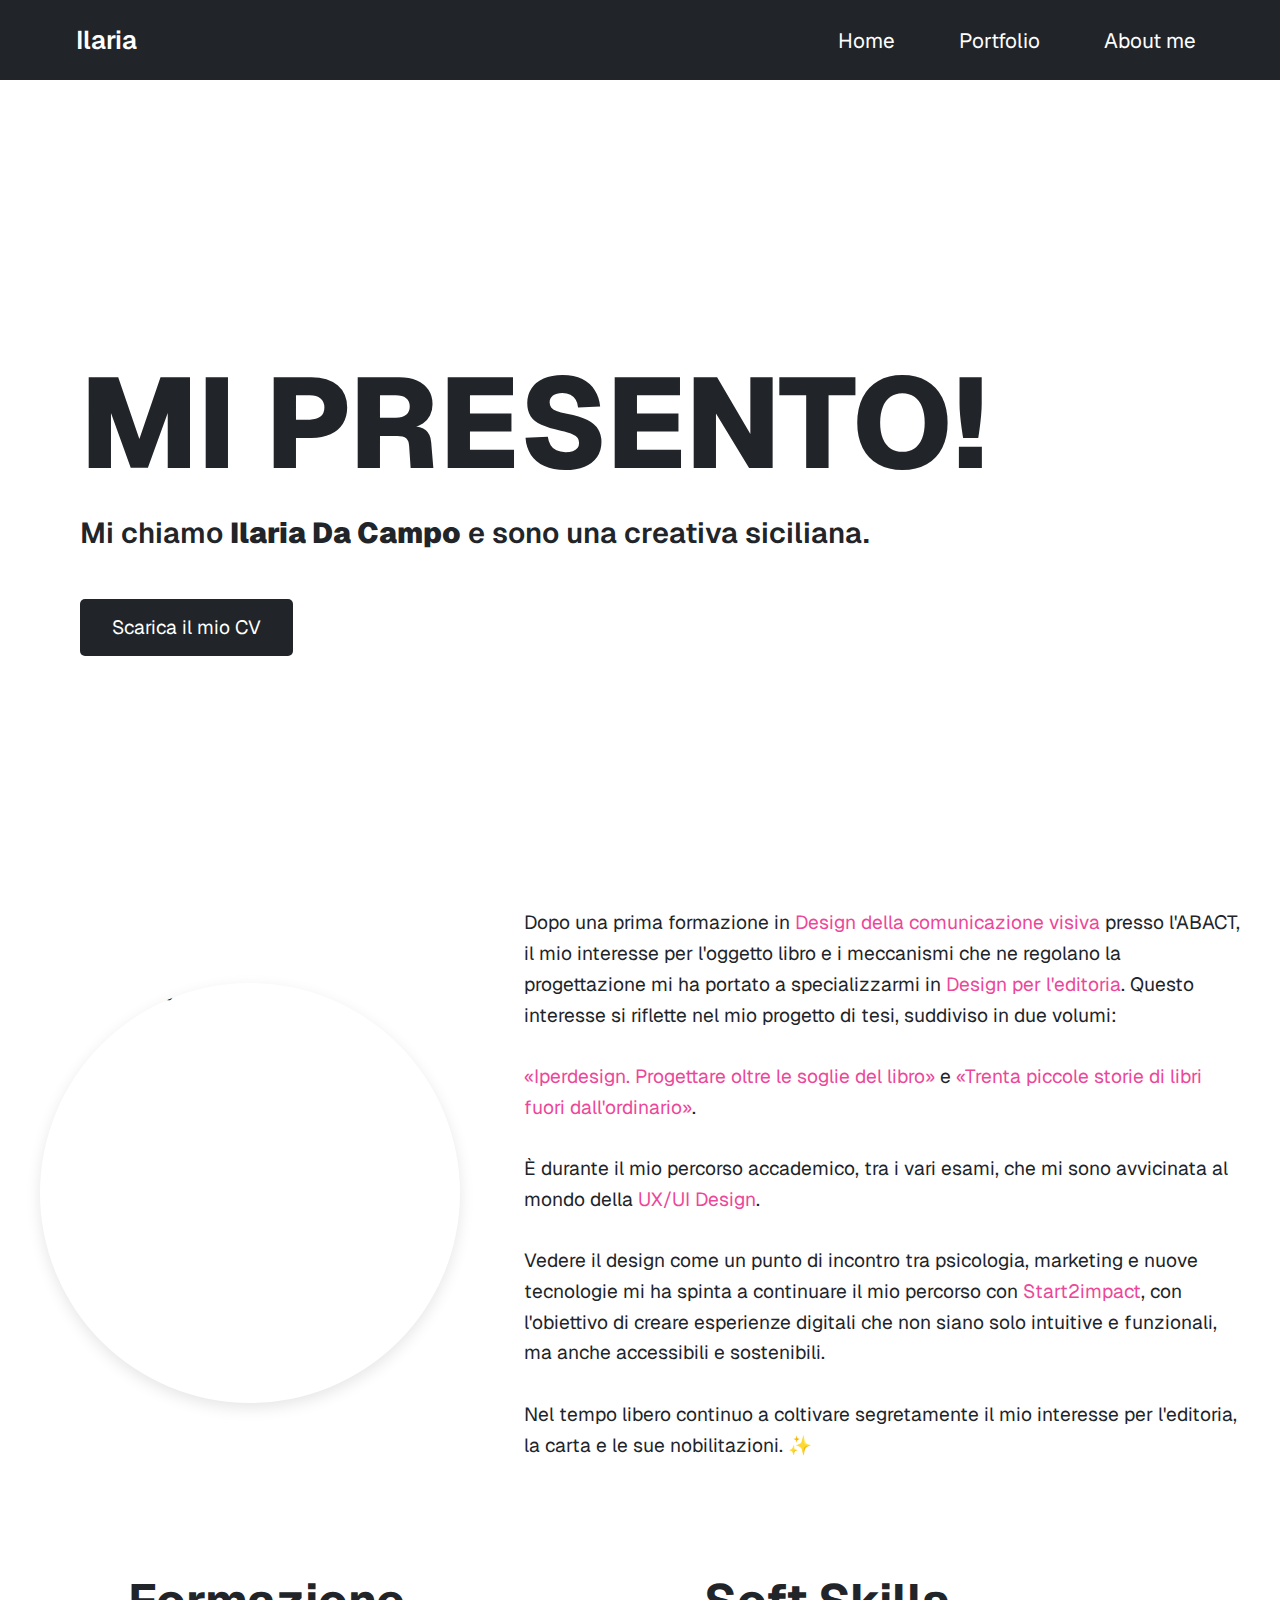
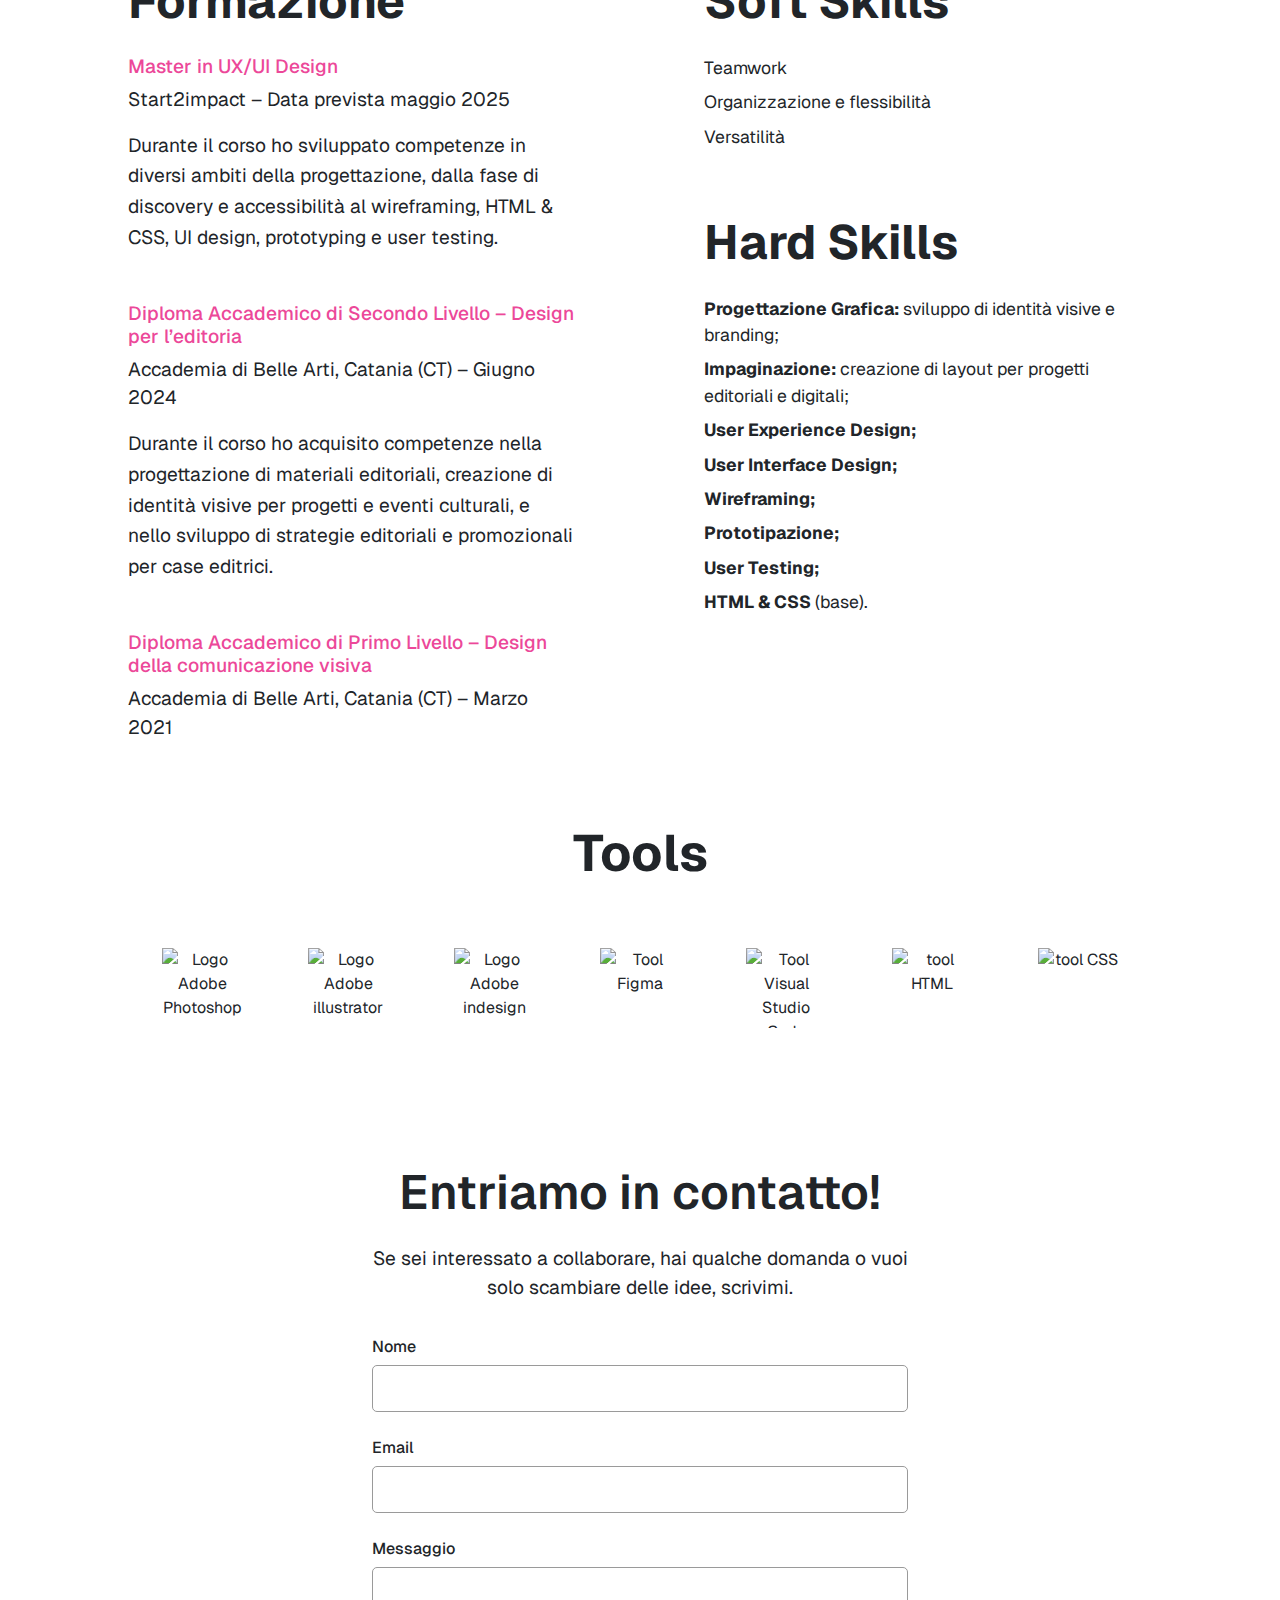
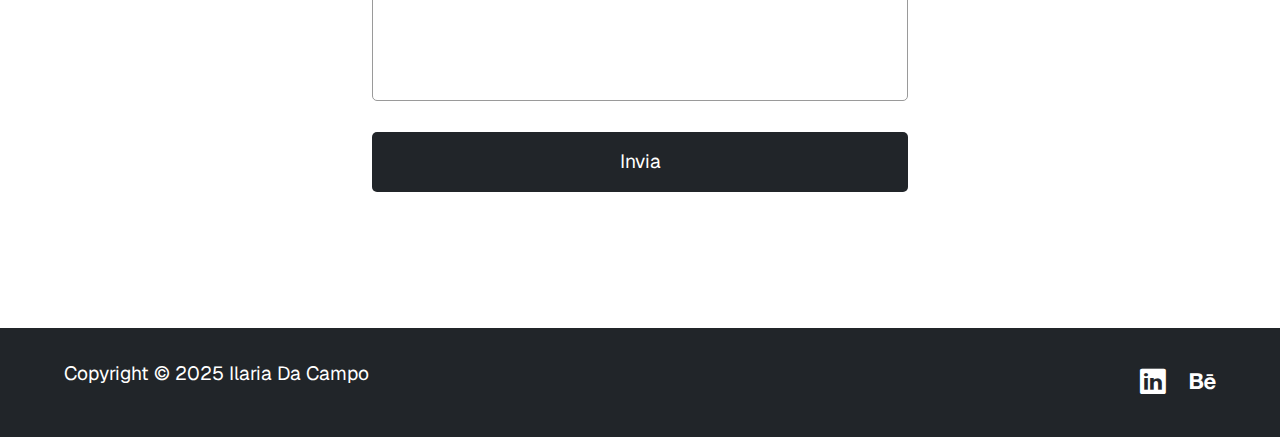
==== commit 3211f793: "Aggiunto attributo aria-label al bottone di download del CV per migliorare l'accessibilità, aggiorna" ====
--- a/about-me.html
+++ b/about-me.html
@@ -63,7 +63,7 @@
         <div class="hero-content">
           <h1 class="hero-title">MI PRESENTO!</h1>
           <h3 class="hero-subtitle">Mi chiamo <strong>Ilaria Da Campo</strong> e sono una creativa siciliana.</h3>
-          <a href="assets/pdf/Ilaria_DaCampo_CV.pdf" class="button hero-button" target="_blank" rel="noopener noreferrer">Scarica il mio CV</a>
+          <a href="assets/pdf/Ilaria_DaCampo_CV.pdf" class="button hero-button" target="_blank" rel="noopener noreferrer" aria-label="Scarica il curriculum di Ilaria Da Campo">Scarica il mio CV</a>
         </div>
       </section>
       
--- a/assets/css/about-me.css
+++ b/assets/css/about-me.css
@@ -35,7 +35,7 @@
 }
 
 
-.about-text { /* Stile del testo */
+.about-text { /* Stile del testo sezione about*/
     flex: 1;
     max-width: 100%;
     font-size: 1.2rem;
@@ -71,9 +71,9 @@
 }
 
 .education-and-skills .heading-h2 {
-    text-align: left; /* Allineamento a sinistra solo nella sezione About Me */
-    margin-bottom: 1.5rem; /* Margine specifico per questa sezione */
-    font-size: 3rem; /* Dimensione specifica per questa sezione */
+    text-align: left; 
+    margin-bottom: 1.5rem; 
+    font-size: 3rem;
 }
 
 .education-column, .skills-column { /* Colonne */
@@ -91,7 +91,7 @@
 }
 
 .body {
-    font-size: 1.1rem;
+    font-size: 1.2rem;
     line-height: 1.6;
     margin-bottom: 3rem;
 
--- a/assets/css/general.css
+++ b/assets/css/general.css
@@ -1,27 +1,27 @@
 @import url('https://fonts.googleapis.com/css2?family=Geist:wght@100..900&display=swap');
 
 :root {
-    --color-accent: #ec4899; 
-    --second-color:#f472b6; 
-    --bg-w-color: #ffffff;
-    --bg-b-color: #212529; 
-    --color-active:#db2777; 
+  --color-accent: #ec4899; 
+  --second-color:#f472b6; 
+  --bg-w-color: #ffffff;
+  --bg-b-color: #212529; 
+  --color-active:#db2777; 
 
 }
 
 * {
-    margin: 0;
-    padding: 0;
-    box-sizing: border-box;
-    text-decoration: none;
-    outline: none;
-    scroll-behavior: smooth;
-    font-family: 'Geist', sans-serif;
+  margin: 0;
+  padding: 0;
+  box-sizing: border-box;
+  text-decoration: none;
+  outline: none;
+  scroll-behavior: smooth;
+  font-family: 'Geist', sans-serif;
 }
 
 html {
-    font-size: 16px;
-    overflow-x: hidden;
+  font-size: 16px;
+  overflow-x: hidden;
 }
 
 body {
@@ -32,12 +32,12 @@
 /*/////// NAV BAR //////*/
 
 .navbar-container {
-    width: 100%;
+  width: 100%;
 }
 
 .navbar {
-    padding: 1rem 5%;
-    width: 100%;
+  padding: 1rem 5%;
+  width: 100%;
 }
 
 .navbar-brand {
@@ -50,35 +50,37 @@
 
 
 .navbar-brand:hover {
-color: var(--second-color) !important; 
+  color: var(--second-color) !important; 
 }
 
 .navbar-brand:active {
   color: var(--color-active) !important; 
-  }
+}
 
 .navbar-nav {
-    display: flex;                
-    justify-content: space-between;
-    align-items: center;           
-    gap: 3rem;
+  display: flex;                
+  justify-content: space-between;
+  align-items: center;           
+  gap: 3rem;
 }
 
 
 .navbar-nav .nav-link {
-    font-size: 1.3rem;
-    color: var(--bg-w-color);
-    transition: color 0.3s ease-in-out;
+  font-size: 1.3rem;
+  color: var(--bg-w-color);
+  transition: color 0.3s ease-in-out;
 }
 
 
 .navbar-nav .nav-link:hover {
-    color: var(--second-color); 
+  color: var(--second-color); 
 }
 
 .navbar-nav .nav-link.active {
-  color: var(--color-active); 
-}
+color: var(--color-active); 
+}
+
+/*/////// NAV BAR MOBILE //////*/
 
 .custom-navbar-toggler {
   background: none;
@@ -94,6 +96,9 @@
 .custom-navbar-toggler .bi-x {
   font-size: 2rem; 
 }
+
+
+/*/////// SEZIONE HERO HOMEPAGE E ABOUT ME //////*/
 
 .hero-section {
   position: relative;
@@ -126,30 +131,60 @@
 }
 
 
+/*////// STILE GENERICO PER I BOTTONI //////*/
+
+.button {
+  background-color: var(--bg-b-color);
+  color: var(--bg-w-color);
+  padding: 1rem;
+  border: none;
+  border-radius: 5px;
+  font-size: 1.2rem;
+  text-decoration: none; 
+  transition: background-color 0.5s ease;
+}
+
+.button:hover {
+  background-color: var(--second-color);
+}
+
+.button:active {
+  background-color: var(--color-active);
+}
+
+.hero-button { /* Bottone about-me */
+  padding: 1rem 2rem; /* Puoi aggiungere padding diverso se necessario */
+}
+
+.button-full {  /*Bottone contact form */
+  width: 100%;
+}
+
+
 
 
 /*////// TITOLI H2 HOMEPAGE E PORTFOLIO //////*/
-
 
 .heading-h2 {
   font-size: 3.2rem;
   font-weight: 700;
-  text-align: center; /* Allineamento centrale di default */
-  margin-bottom: 4rem; /* Margine generale per tutti i titoli */
-}
+  margin-bottom: 4rem; 
+}
+
+
 
 /*////// SEZIONE CONTATTI //////*/
 
 .contact {
-    display: flex;
-    justify-content: center;
-    align-items: center;
-    min-height: 100vh; 
-    background-image: url('../media/web_2.svg');
-    background-size: cover;
-    background-repeat: no-repeat;
-    background-position: center;
-    text-align: center;
+  display: flex;
+  justify-content: center;
+  align-items: center;
+  min-height: 100vh; 
+  background-image: url('../media/web_2.svg');
+  background-size: cover;
+  background-repeat: no-repeat;
+  background-position: center;
+  text-align: center;
   }
   
   .contact h2 {
@@ -207,17 +242,17 @@
 /*////// FOOOTER //////*/
 
 .footer { 
-    width: 100%;
-    display: flex;
-    justify-content: space-between;
-    align-items: center;
-    padding: 2rem 5%;
-    background: var(--bg-b-color);
+  width: 100%;
+  display: flex;
+  justify-content: space-between;
+  align-items: center;
+  padding: 2rem 5%;
+  background: var(--bg-b-color);
 }
 
 .footer-text {
-    font-size: 1.2rem;
-    color: var(--bg-w-color);
+  font-size: 1.2rem;
+  color: var(--bg-w-color);
 }
 .footer-icons {
   display: flex; 
@@ -232,42 +267,46 @@
   }
 
   .footer-icons a:hover{
-     color: var(--second-color);
+    color: var(--second-color);
   }
   .footer-icons a:active{
-    color: var(--color-active);
+  color: var(--color-active);
  }
 
 
 
-
-/*////// STILE GENERICO PER I BOTTONI //////*/
-
-.button {
-  background-color: var(--bg-b-color);
+/* SOVRAPPOSIZIONE COMUNE PER LA SEZIONE PORTFOLIO e PROGETTI */
+.layer { /* Sovrapposizione del progetto */
+  position: absolute;
+  inset: 0;
+  background: rgba(0, 0, 0, 0.4);
+  display: flex;
+  justify-content: center;
+  align-items: center;
+  flex-direction: column;
+  text-align: center;
+  padding: 0 2rem;
+  opacity: 0;
+  transition: opacity 0.5s ease-in-out, background 0.5s ease-in-out;
+}
+
+/* Hover per la sovrapposizione */
+.portfolio-box:hover .layer, .projects-box:hover .layer {
+  opacity: 1;
+  background: rgba(0, 0, 0, 0.6);
+}
+
+/* Titoli comuni per portfolio e projects */
+.layer h4 {
+  font-size: 1.5rem;
   color: var(--bg-w-color);
-  padding: 1rem;
-  border: none;
-  border-radius: 5px;
-  font-size: 1.2rem;
-  text-decoration: none; /* Rimuove la sottolineatura */
-  transition: background-color 0.5s ease;
-}
-
-.button:hover {
-  background-color: var(--second-color);
-}
-
-.button:active {
-  background-color: var(--color-active);
-}
-
-/* Se vuoi personalizzare i bottoni in alcune sezioni, come nel caso di About Me */
-.hero-button {
-  padding: 1rem 2rem; /* Puoi aggiungere padding diverso se necessario */
-}
-
-/* Stile per il bottone a tutta larghezza */
-.button-full {
-  width: 100%;
-}
+  opacity: 0;
+  transform: translateY(20px);
+  transition: all 0.5s ease-in-out;
+}
+
+/* Hover per il titolo del progetto visibile */
+.portfolio-box:hover .layer h4, .projects-box:hover .layer h4 {
+  opacity: 1;
+  transform: translateY(0);
+}
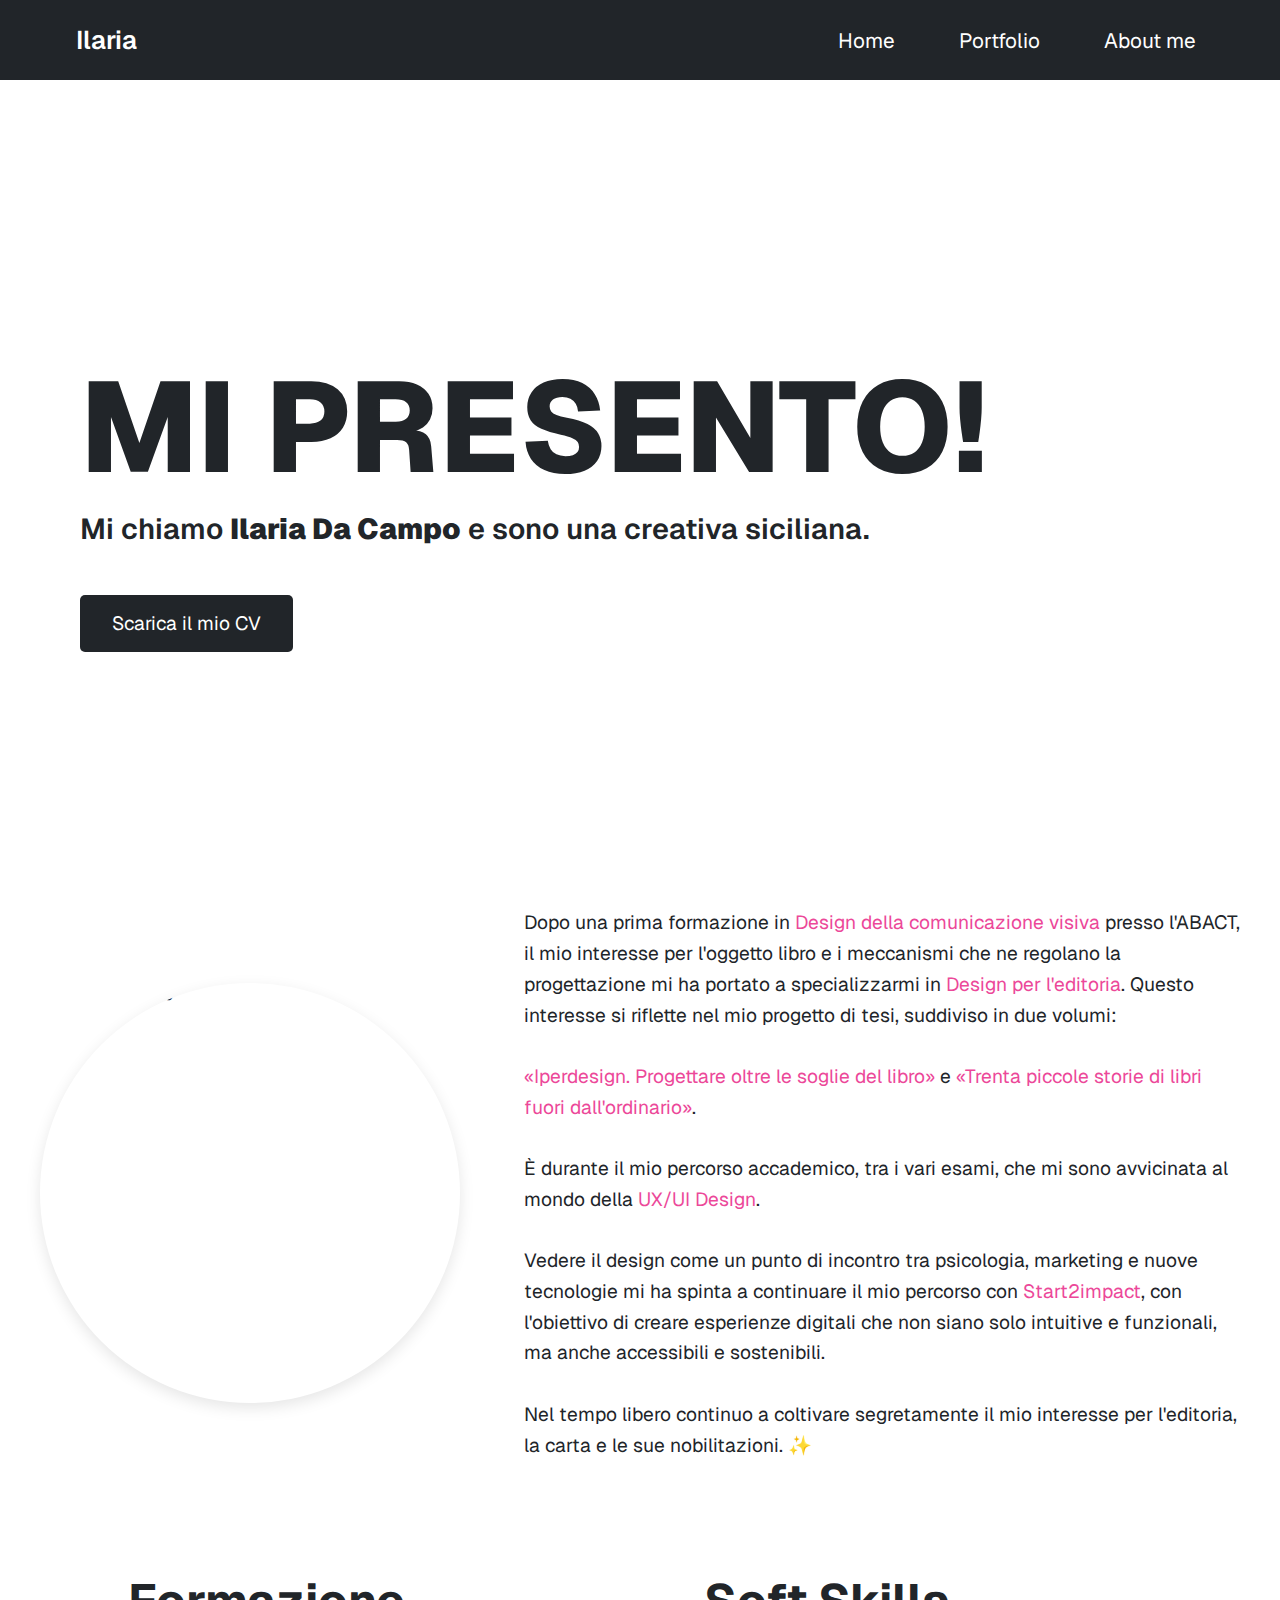
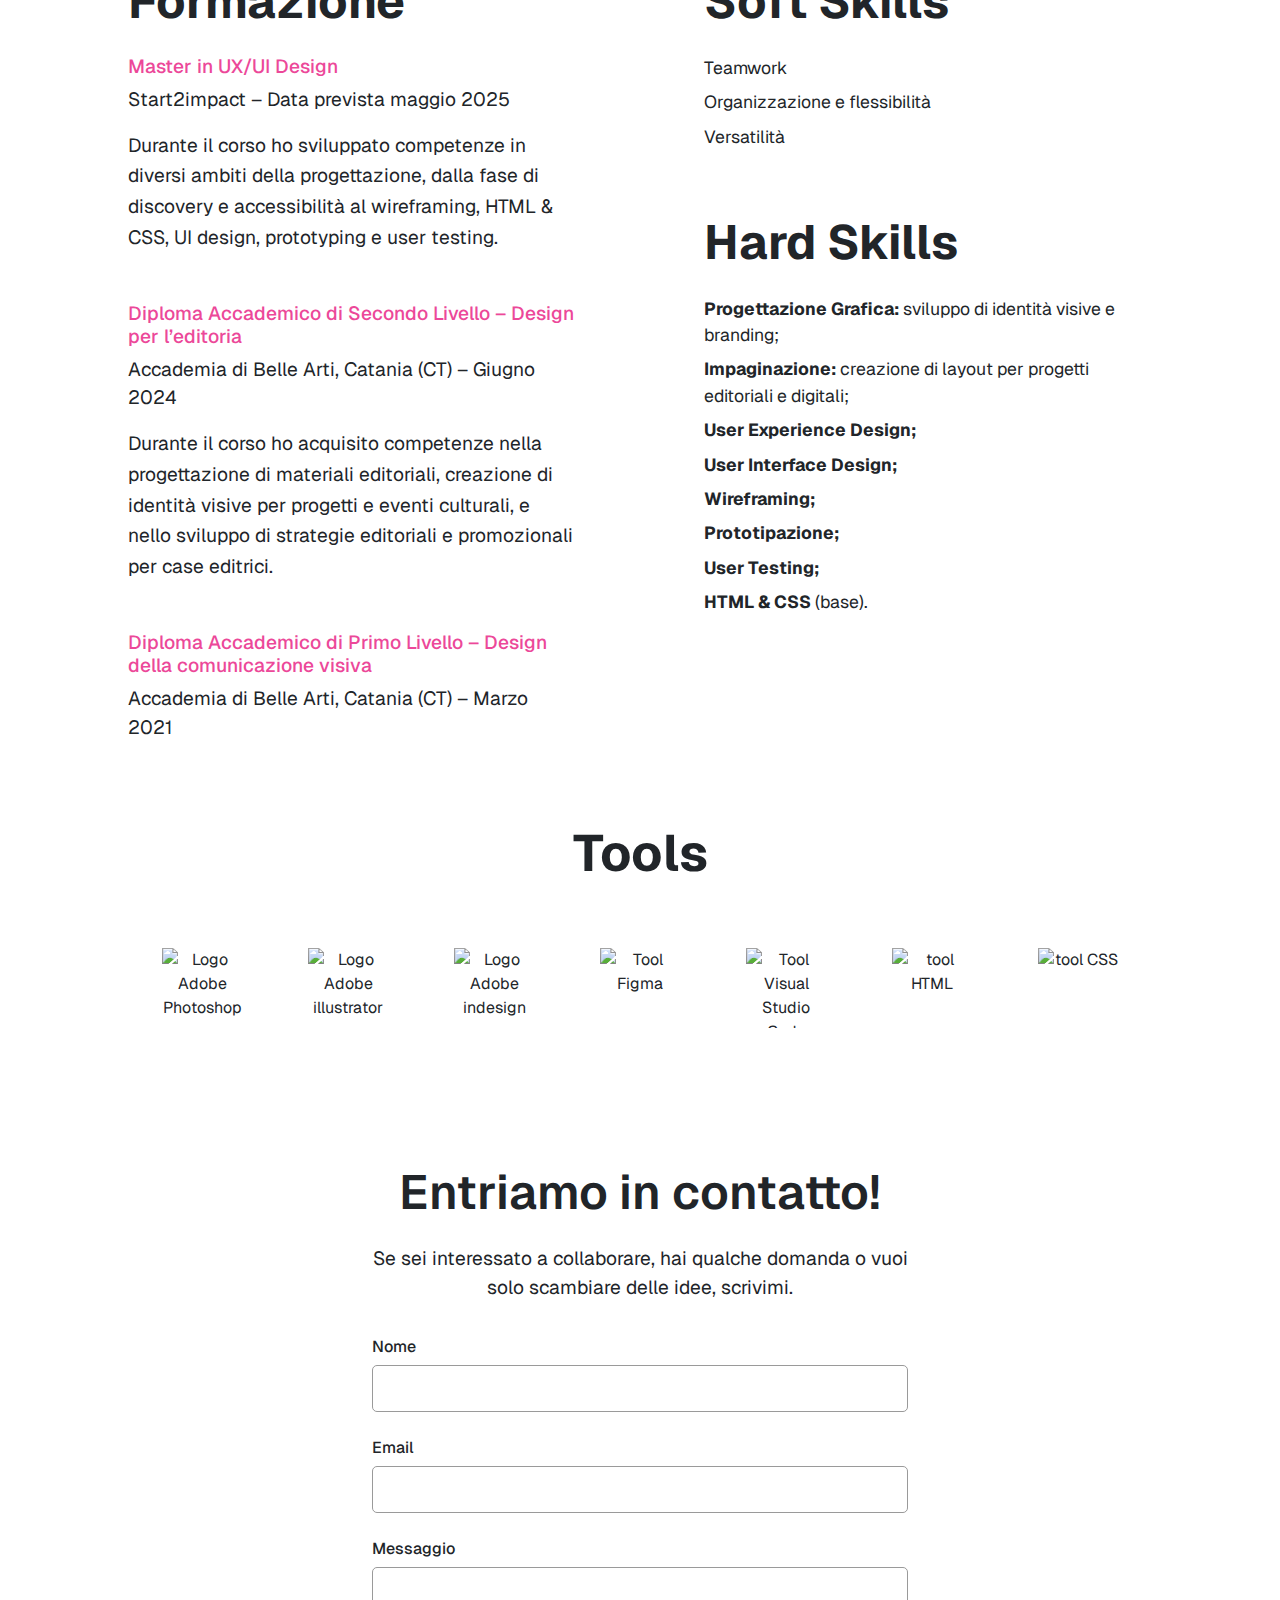
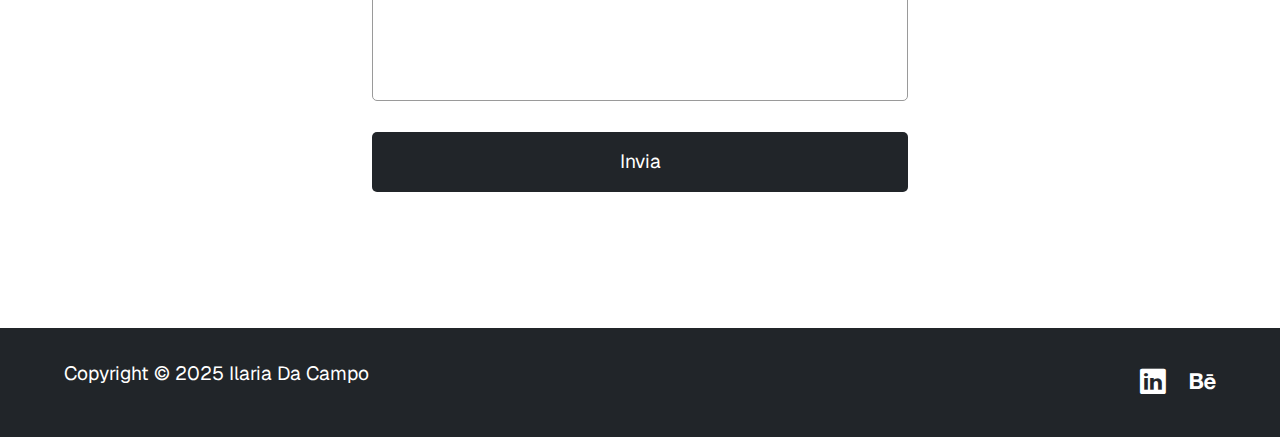
==== commit aa6ee9a6: "Ristrutturato il codice HTML e CSS per la sezione Hero, migliorata la coerenza degli stili e uniform" ====
--- a/about-me.html
+++ b/about-me.html
@@ -61,12 +61,11 @@
   
       <section class="hero-section">
         <div class="hero-content">
-          <h1 class="hero-title">MI PRESENTO!</h1>
-          <h3 class="hero-subtitle">Mi chiamo <strong>Ilaria Da Campo</strong> e sono una creativa siciliana.</h3>
-          <a href="assets/pdf/Ilaria_DaCampo_CV.pdf" class="button hero-button" target="_blank" rel="noopener noreferrer" aria-label="Scarica il curriculum di Ilaria Da Campo">Scarica il mio CV</a>
-        </div>
-      </section>
-      
+            <h1 class="hero-title">MI PRESENTO!</h1>
+            <h3 class="hero-subtitle">Mi chiamo <strong>Ilaria Da Campo</strong> e sono una creativa siciliana.</h3>
+            <a href="assets/pdf/Ilaria_DaCampo_CV.pdf" class="button hero-button" target="_blank" rel="noopener noreferrer" aria-label="Scarica il curriculum di Ilaria Da Campo">Scarica il mio CV</a>
+        </div>
+    </section>
 
       <!-- Sezione About Me -->
 <section class="about-section">
--- a/assets/css/general.css
+++ b/assets/css/general.css
@@ -117,11 +117,11 @@
   color: var(--bg-b-color);
 }
 
-.hero-title,
-.hero-section h1 {
+.hero-title {
   font-size: 8rem;
   font-weight: 800;
-  margin-bottom: 1rem;
+  color: var(--text-color);
+  text-align: left;
 }
 
 .hero-subtitle {
@@ -275,7 +275,8 @@
 
 
 
-/* SOVRAPPOSIZIONE COMUNE PER LA SEZIONE PORTFOLIO e PROGETTI */
+/* ////// SOVRAPPOSIZIONE COMUNE PER LA SEZIONE PORTFOLIO e PROGETTI //////*/
+
 .layer { /* Sovrapposizione del progetto */
   position: absolute;
   inset: 0;
@@ -290,14 +291,14 @@
   transition: opacity 0.5s ease-in-out, background 0.5s ease-in-out;
 }
 
-/* Hover per la sovrapposizione */
-.portfolio-box:hover .layer, .projects-box:hover .layer {
+
+.portfolio-box:hover .layer, .projects-box:hover .layer { /* Hover per la sovrapposizione */
   opacity: 1;
   background: rgba(0, 0, 0, 0.6);
 }
 
-/* Titoli comuni per portfolio e projects */
-.layer h4 {
+
+.layer h4 {  /* Titoli comuni */
   font-size: 1.5rem;
   color: var(--bg-w-color);
   opacity: 0;
@@ -305,7 +306,6 @@
   transition: all 0.5s ease-in-out;
 }
 
-/* Hover per il titolo del progetto visibile */
 .portfolio-box:hover .layer h4, .projects-box:hover .layer h4 {
   opacity: 1;
   transform: translateY(0);
--- a/assets/css/mediaqueries.css
+++ b/assets/css/mediaqueries.css
@@ -19,58 +19,6 @@
 }
 
 
-.contact-form {     /*///// CONTACT FORM //////*/
-    display: flex;
-    flex-direction: column;
-    width: 100%;
-    max-width: 600px;
-    padding: 20px;
-    border-radius: 10px;
-}
-
-
-.contact h2 {
-    font-size: 2rem;
-    margin-top: 2rem; 
-}
-
-.sub-title {
-    font-size: 1rem;
-    margin-bottom: 2.5rem; /
-}
-
-.contact-form {
-    padding: 15px;
-    margin-bottom: 3rem; 
-}
-
-.button {
-    font-size: 1rem;
-    padding: 1rem;
-}
-
-.button-full {
-    width: 100%;
-}
-
-
-/*/////// PAGINA PORTFOLIO //////*/
-
-.portfolio-container {
-    grid-template-columns: repeat(2, 1fr); /* Due colonne */
-    width: 80%;
-    gap: 2rem;
-}
-
-.portfolio-box {
-    max-width: 400px;
-}
-
-.portfolio-box img {
-    width: 100%;
-    height: auto; 
-    object-fit: cover;
-}
 
 
 /*///// PAGINA HOMEPAGE E ABOUT ME //////*/
@@ -84,12 +32,12 @@
 }
 
 /* Header e Hero Title */
-.hero-section h1, .header h1 {
+.hero-title {
     font-size: 6rem;
 }
 
 /* Header Subtitle */
-.header .h3-slim, .hero-section .hero-subtitle {
+.hero-subtitle{
     font-weight: 600;
     font-size: 2rem;
     margin-top: 1rem;
@@ -124,6 +72,60 @@
     height: 50px;
 }
 
+/*/////// PAGINA PORTFOLIO //////*/
+
+.portfolio-container {
+    grid-template-columns: repeat(2, 1fr); /* Due colonne */
+    width: 80%;
+    gap: 2rem;
+}
+
+.portfolio-box {
+    max-width: 400px;
+}
+
+.portfolio-box img {
+    width: 100%;
+    height: auto; 
+    object-fit: cover;
+}
+
+
+
+.contact-form {     /*///// CONTACT FORM //////*/
+    display: flex;
+    flex-direction: column;
+    width: 100%;
+    max-width: 600px;
+    padding: 20px;
+    border-radius: 10px;
+}
+
+
+.contact h2 {
+    font-size: 2rem;
+    margin-top: 2rem; 
+}
+
+.sub-title {
+    font-size: 1rem;
+    margin-bottom: 2.5rem; /
+}
+
+.contact-form {
+    padding: 15px;
+    margin-bottom: 3rem; 
+}
+
+.button {
+    font-size: 1rem;
+    padding: 1rem;
+}
+
+.button-full {
+    width: 100%;
+}
+
 }
 
 
@@ -133,7 +135,7 @@
 
 @media (max-width: 767px) {
 
-    /*/////// NAVBAR ///////*/
+/*/////// NAVBAR ///////*/
 
 .navbar-nav {
     text-align: left;
@@ -150,28 +152,28 @@
     font-size: 1rem;
 }
 
-  /*///// Sezioni Homepage e About-Me //////*/
-
-  .hero-section, .header {
+
+
+  /*///// HEADER HOMEPAGE e ABOUT-ME //////*/
+
+.hero-section, .header {
     height: 500px;
     background-size: cover;
     background-position: center;
     padding: 2rem;
 }
 
-/* Header e Hero Title */
-.hero-section h1, .header h1 {
+.hero-title {
     font-size: 3rem;
 }
 
-/* Header Subtitle */
-.header .h3-slim, .hero-section .hero-subtitle {
+.hero-subtitle {
     font-size: 1.2rem;
     margin-bottom: 2rem;
 }
 
-/* Scroll Link */
-.scroll-link { 
+
+.scroll-link {  /* Scroll Link */
     margin-top: 0; 
     font-size: 1.2rem;
 }
@@ -205,7 +207,7 @@
     object-fit: cover;
 }
   
-.projects-layer h4 {
+.layer h4 {
     font-size: 1.2rem;
 }
   
@@ -255,11 +257,7 @@
     height: auto; /* Mantiene le proporzioni */
     object-fit: cover;
 }
-  
-.portfolio-layer h4 {
-    font-size: 1.2rem;
- }
-  
+
   
 
 
@@ -298,6 +296,12 @@
     text-align: left;
 }
 
+.body {
+    font-size: 1rem;
+    line-height: 1.6;
+    margin-bottom: 3rem;
+
+}
 
 .tool-section {
     gap: 3rem;
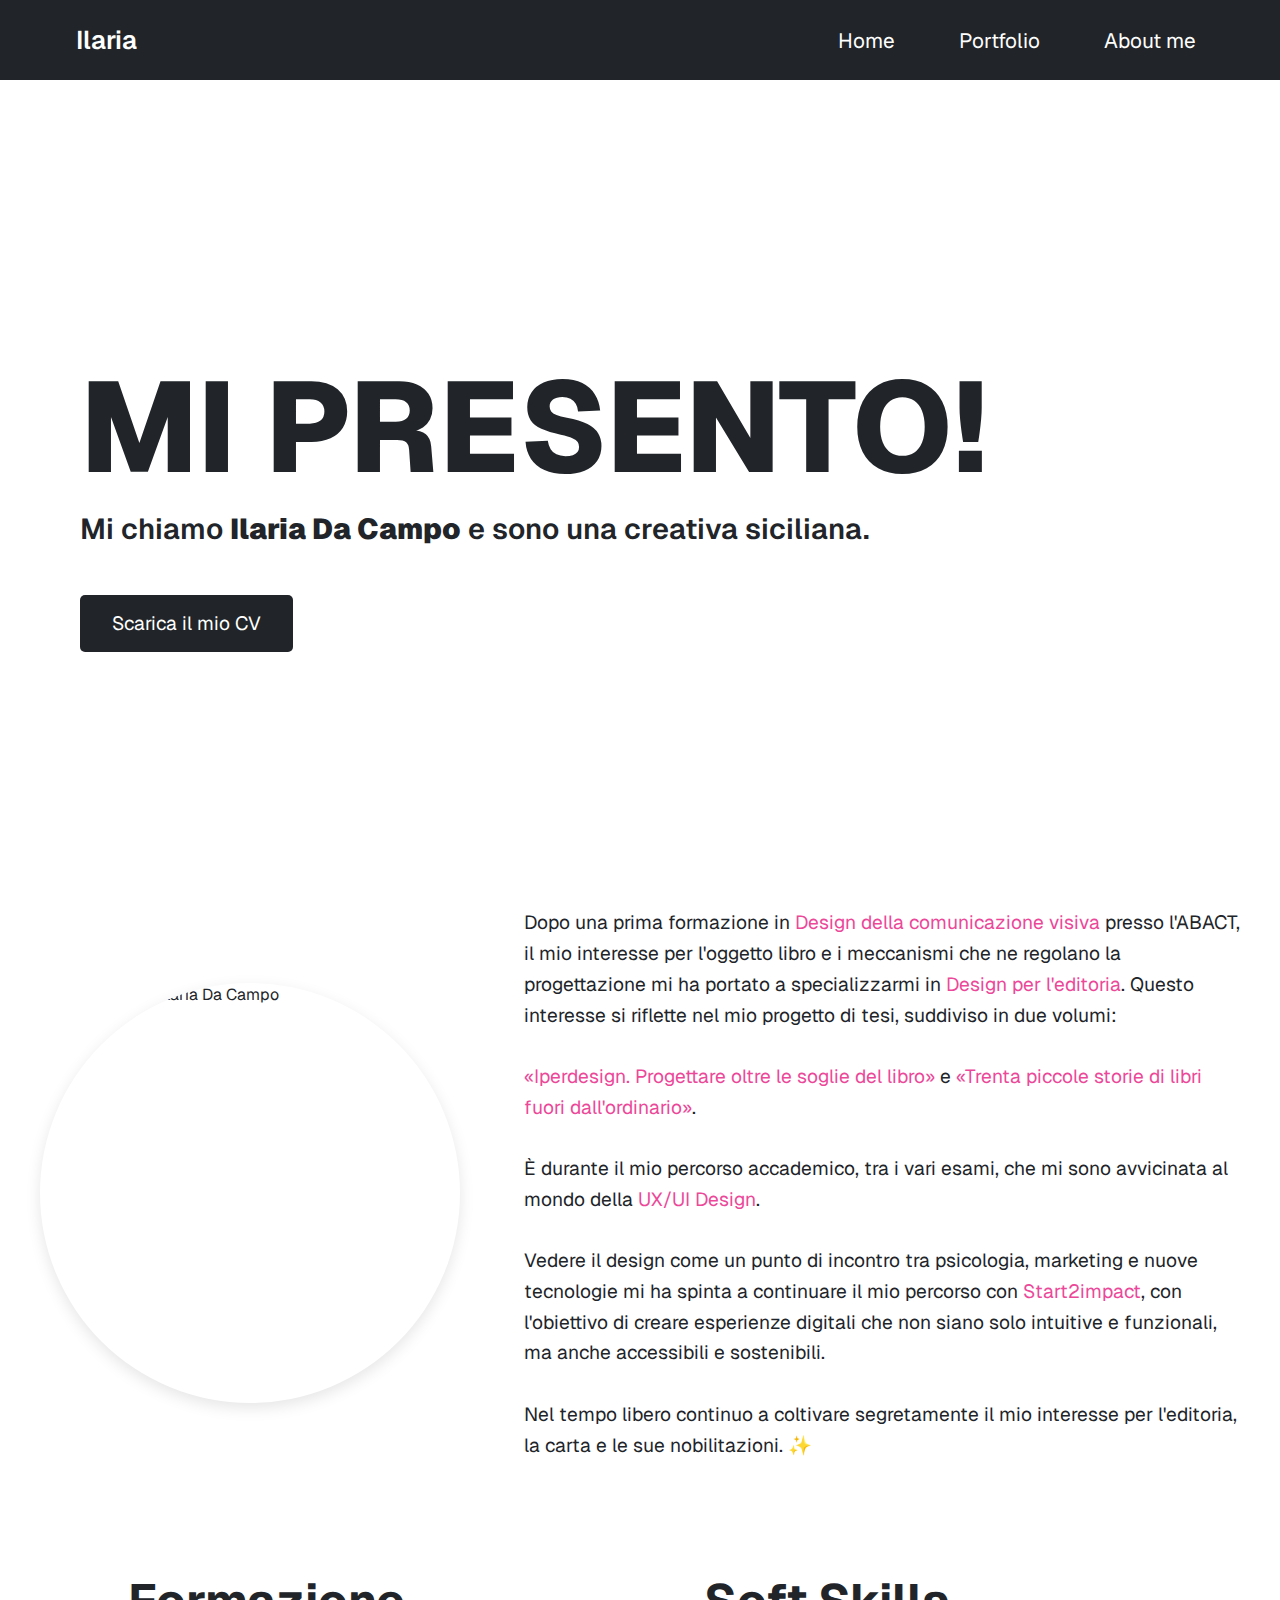
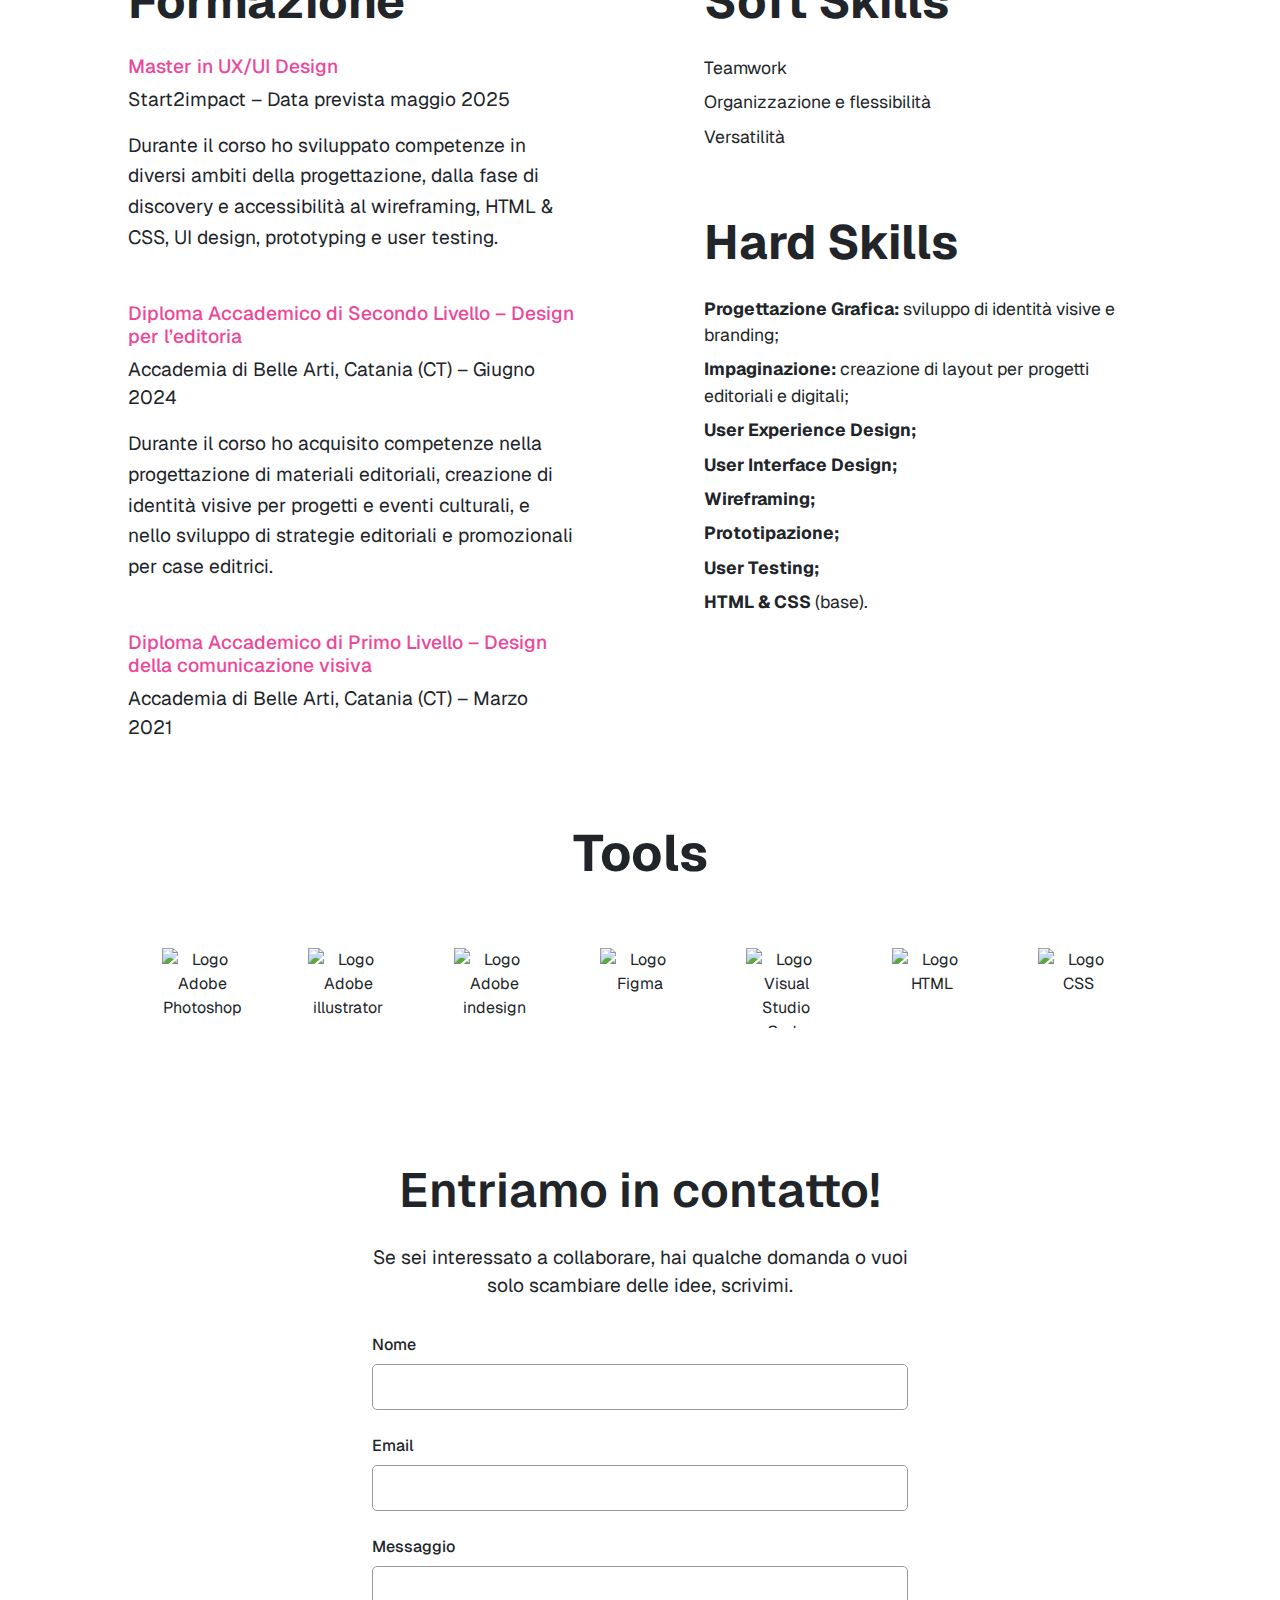
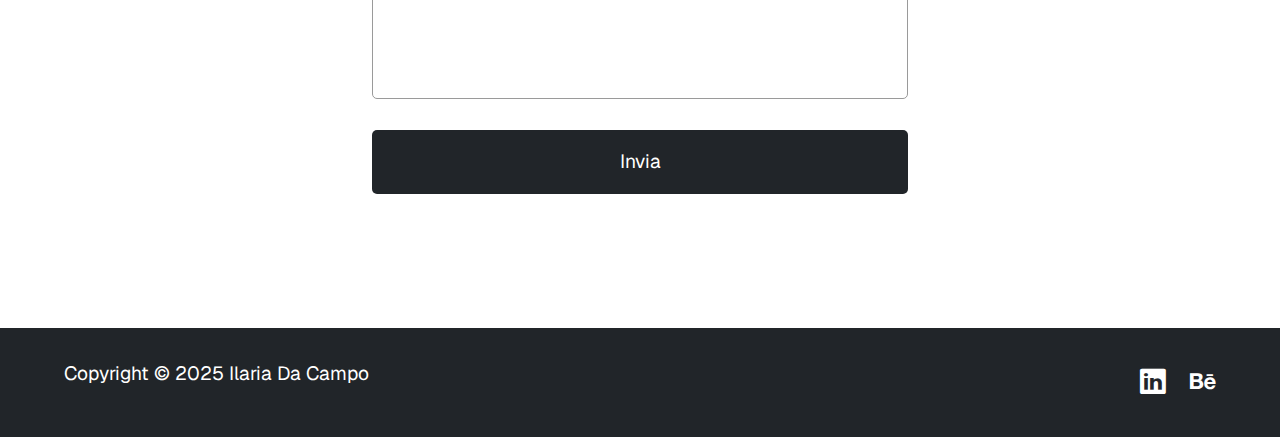
==== commit 1a5a5db7: "Aggiunti attributi aria-label ai link di navigazione e migliorate le descrizioni alt delle immagini " ====
--- a/about-me.html
+++ b/about-me.html
@@ -4,7 +4,8 @@
     <meta charset="UTF-8">
     <meta name="viewport" content="width=device-width, initial-scale=1.0">
 
-    <title>Ilaria Da Campo - Homepage</title>
+    <title>Ilaria Da Campo - About-me</title>
+
 
   
 
@@ -50,9 +51,9 @@
           <!-- Menu di navigazione -->
           <div class="collapse navbar-collapse justify-content-end" id="navbarNav">
             <ul class="navbar-nav">
-              <li class="nav-item"><a class="nav-link" href="index.html">Home</a></li>
-              <li class="nav-item"><a class="nav-link" href="portfolio.html">Portfolio</a></li>
-              <li class="nav-item"><a class="nav-link" href="about-me.html">About me</a></li>
+              <li class="nav-item"><a class="nav-link" href="index.html" aria-label="Vai alla Home">Home</a></li>
+              <li class="nav-item"><a class="nav-link" href="portfolio.html" aria-label="Vai alla pagina portfolio">Portfolio</a></li>
+              <li class="nav-item"><a class="nav-link" href="about-me.html" aria-label="Vai alla pagina about me">About me</a></li>
             </ul>
           </div>
         </div>
@@ -72,7 +73,7 @@
     <div class="about-container">
         <!-- Immagine a sinistra -->
         <div class="about-image">
-            <img src="assets/media/fotoprofilo.jpg" alt="Ilaria Da Campo">
+            <img src="assets/media/fotoprofilo.jpg" alt=" Foto profilo di Ilaria Da Campo">
         </div>
 
         <!-- Testo a destra -->
@@ -85,7 +86,7 @@
                 È durante il mio percorso accademico, tra i vari esami, che mi sono avvicinata al mondo della <span class="highlight">UX/UI Design</span>.<br><br>
 
                 Vedere il design come un punto di incontro tra psicologia, marketing e nuove tecnologie mi ha spinta a continuare il mio percorso con 
-                <a class="custom-link" target="_blank" rel="noopener noreferrer" href="https://www.start2impact.it/">Start2impact</a>, con l'obiettivo di creare esperienze digitali che non siano solo intuitive e funzionali, ma anche accessibili e sostenibili.<br><br>
+                <a class="custom-link" target="_blank" rel="noopener noreferrer" href="https://www.start2impact.it/" aria-label="Vai al sito di Start2impact"> Start2impact</a>, con l'obiettivo di creare esperienze digitali che non siano solo intuitive e funzionali, ma anche accessibili e sostenibili.<br><br>
 
                 Nel tempo libero continuo a coltivare segretamente il mio interesse per l'editoria, la carta e le sue nobilitazioni. ✨
             </p>
@@ -146,10 +147,10 @@
       <img src="assets/media/photoshop.png" alt="Logo Adobe Photoshop" class="tool-icon">
       <img src="assets/media/illustrator.png" alt="Logo Adobe illustrator" class="tool-icon">
       <img src="assets/media/indesign.png" alt="Logo Adobe indesign" class="tool-icon">
-      <img src="assets/media/figma.png" alt="Tool Figma" class="tool-icon">
-      <img src="assets/media/Visual_Studio_Code.png" alt="Tool Visual Studio Code" class="tool-icon">
-      <img src="assets/media/html.png" alt="tool HTML" class="tool-icon">
-      <img src="assets/media/css.png" alt="tool CSS" class="tool-icon">
+      <img src="assets/media/figma.png" alt="Logo Figma" class="tool-icon">
+      <img src="assets/media/Visual_Studio_Code.png" alt="Logo Visual Studio Code" class="tool-icon">
+      <img src="assets/media/html.png" alt="Logo HTML" class="tool-icon">
+      <img src="assets/media/css.png" alt="Logo CSS" class="tool-icon">
 
      
   </div>
--- a/assets/css/general.css
+++ b/assets/css/general.css
@@ -136,7 +136,7 @@
 .button {
   background-color: var(--bg-b-color);
   color: var(--bg-w-color);
-  padding: 1rem;
+  padding: 1.1rem;
   border: none;
   border-radius: 5px;
   font-size: 1.2rem;
@@ -153,7 +153,7 @@
 }
 
 .hero-button { /* Bottone about-me */
-  padding: 1rem 2rem; /* Puoi aggiungere padding diverso se necessario */
+  padding: 1rem 2rem; 
 }
 
 .button-full {  /*Bottone contact form */
@@ -263,7 +263,7 @@
 .footer-icons a {
     font-size: 1.6rem;
     color: var(--bg-w-color);
-    text-decoration: none; /* Rimuove qualsiasi sottolineatura */
+    text-decoration: none; 
   }
 
   .footer-icons a:hover{
--- a/assets/css/mediaqueries.css
+++ b/assets/css/mediaqueries.css
@@ -1,24 +1,15 @@
 /* Media Query per dispositivi con larghezza tra 768px e 1200px */
+
 @media (min-width: 768px) and (max-width: 1200px) {
 
 
-    /*/////// NAVBAR ///////*/
+/*/////// NAVBAR ///////*/
 
 .navbar-nav .nav-link {
      font-size: 1.1rem;
     color: var(--bg-w-color);
     transition: color 0.3s ease-in-out;
 }
-
-.heading-h2 {  /*Titolo H2 */
-    font-size: 2.5rem;
-}
-
-.projects-container {
-    grid-template-columns: repeat(2, 1fr);
-}
-
-
 
 
 /*///// PAGINA HOMEPAGE E ABOUT ME //////*/
@@ -31,8 +22,7 @@
     padding: 0 4rem;
 }
 
-/* Header e Hero Title */
-.hero-title {
+.hero-title { /*Titolo H1 */
     font-size: 6rem;
 }
 
@@ -44,6 +34,21 @@
     margin-bottom: 4rem;
 }
 
+.heading-h2 {  /*Titolo H2 */
+    font-size: 2.5rem;
+}
+
+.projects-container {
+    grid-template-columns: repeat(2, 1fr);
+}
+
+
+
+/*///// PAGINA ABOUT ME //////*/
+
+.about-section {      /*/////// ABOUT SECTION ///////*/
+    margin: 2rem;
+}
 
 .about-text {
     font-size: 1.1rem; 
@@ -62,7 +67,10 @@
 }
 
 
-.tool-icons { /*////// SEZIONE TOOLS //////*/
+/*////// SEZIONE TOOLS //////*/
+
+
+.tool-icons { 
     justify-content: space-between; 
     margin-top: 3rem;
 }
@@ -92,7 +100,9 @@
 
 
 
-.contact-form {     /*///// CONTACT FORM //////*/
+/*///// CONTACT FORM //////*/
+
+.contact-form {     
     display: flex;
     flex-direction: column;
     width: 100%;
@@ -154,7 +164,7 @@
 
 
 
-  /*///// HEADER HOMEPAGE e ABOUT-ME //////*/
+/*///// HEADER HOMEPAGE e ABOUT ME //////*/
 
 .hero-section, .header {
     height: 500px;
@@ -182,13 +192,10 @@
     font-size: 2rem;
 }
 
-/* Hero Section padding */
-.hero-section {
-    padding: 4rem 1.5rem;
-}
-
-
-.projects { /*///// SEZIONE PROGETTI //////*/
+
+/*///// SEZIONE PROGETTI //////*/
+
+.projects { 
     margin-bottom: 4rem;
     }
   
@@ -217,8 +224,9 @@
 }
 
   
-
-.contact h2 {  /*///// CONTACT FORM //////*/
+ /*///// CONTACT FORM //////*/
+
+.contact h2 { 
     font-size: 2rem;
     margin-top: 3rem; 
     text-wrap: nowrap;
@@ -259,10 +267,10 @@
 }
 
   
-
-
-
-.about-section {      /*/////// ABOUT SECTION ///////*/
+ /*/////// PAGINA ABOUT ME //////*/
+/*/////// ABOUT SECTION ///////*/
+
+.about-section {      
     margin: 2rem;
 }
 
@@ -282,9 +290,9 @@
      text-align: left; 
 }
 
-
+/*/////// EDUCATION AND SKILLS ///////*/
  
-.education-and-skills { /*/////// EDUCATION AND SKILLS ///////*/
+.education-and-skills { 
     flex-direction: column;
     align-items: center;
     gap: 2.5rem;
@@ -302,6 +310,9 @@
     margin-bottom: 3rem;
 
 }
+
+
+
 
 .tool-section {
     gap: 3rem;
